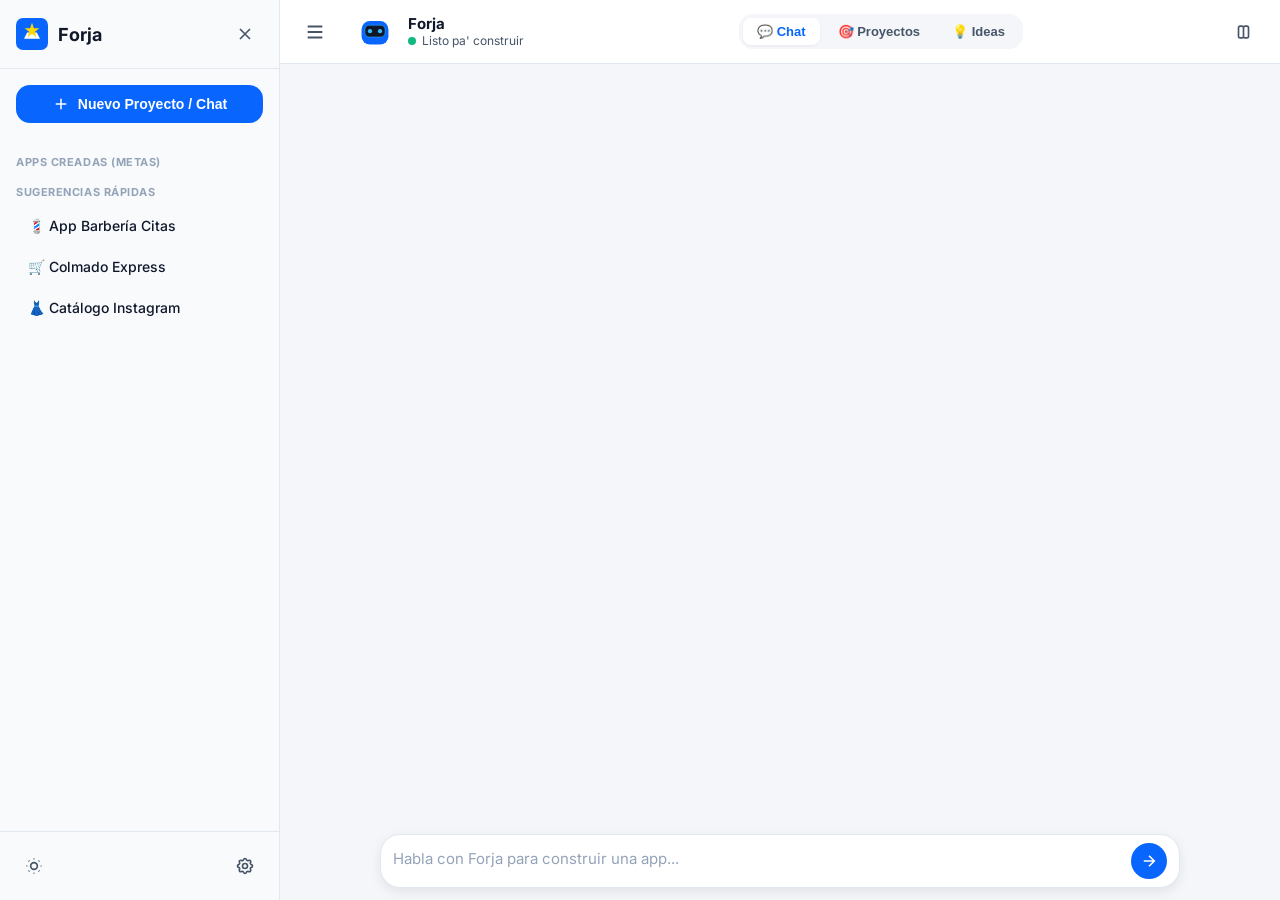
==== index.html @ 1970f6b2 "deploy index.html" ====
<!DOCTYPE html>
<html lang="es-DO" data-theme="light">
<head>
  <meta charset="UTF-8">
  <meta name="viewport" content="width=device-width, initial-scale=1.0, maximum-scale=1.0, user-scalable=no, viewport-fit=cover">
  <meta name="theme-color" content="#0866FF">
  <meta name="description" content="Forja - Tu agente personal inteligente para construir aplicaciones completas bajo demanda.">
  <meta name="apple-mobile-web-app-capable" content="yes">
  <meta name="apple-mobile-web-app-status-bar-style" content="black-translucent">
  <title>Forja — Agente Creador de Apps</title>
  
  <link rel="manifest" href="manifest.webmanifest">
  <link rel="icon" type="image/png" href="assets/icon-192.png">
  <link rel="apple-touch-icon" href="assets/apple-touch-icon.png">
  <link rel="stylesheet" href="styles.css">
</head>
<body>

  <div id="app-container">

    <!-- SIDEBAR IZQUIERDA (DESKTOP & TABLET / DRAWER EN MOVIL) -->
    <aside class="sidebar-left" id="sidebar-left">
      <div class="sidebar-header">
        <div class="brand-logo" onclick="switchView('chat')">
          <svg viewBox="0 0 100 100" width="32" height="32">
            <rect width="100" height="100" rx="22" fill="#0866FF"/>
            <path d="M25 65 L75 65 L65 45 L35 45 Z" fill="#FFFFFF"/>
            <polygon points="50,15 56,32 73,32 59,43 64,60 50,49 36,60 41,43 27,32 44,32" fill="#FFD700"/>
          </svg>
          <span>Forja</span>
        </div>
        <button class="icon-btn" id="close-sidebar-btn" aria-label="Cerrar panel lateral">
          <svg width="20" height="20" fill="none" stroke="currentColor" stroke-width="2" viewBox="0 0 24 24"><path d="M18 6L6 18M6 6l12 12"/></svg>
        </button>
      </div>

      <button class="new-chat-btn" onclick="iniciarNuevoChat()">
        <svg width="18" height="18" fill="none" stroke="currentColor" stroke-width="2" viewBox="0 0 24 24"><path d="M12 5v14M5 12h14"/></svg>
        <span>Nuevo Proyecto / Chat</span>
      </button>

      <div class="sidebar-nav">
        <div class="nav-section-title">Apps Creadas (Metas)</div>
        <div id="sidebar-projects-list">
          <!-- Renderizado dinámicamente -->
        </div>

        <div class="nav-section-title">Sugerencias Rápidas</div>
        <div class="project-item" onclick="usarIdeaDirecta('Quiero una app para mi barbería con reservación de citas')">
          <span>💈 App Barbería Citas</span>
        </div>
        <div class="project-item" onclick="usarIdeaDirecta('Construye un control de inventario y fiado para colmado')">
          <span>🛒 Colmado Express</span>
        </div>
        <div class="project-item" onclick="usarIdeaDirecta('Crea un catálogo interactivo de ropa para Instagram')">
          <span>👗 Catálogo Instagram</span>
        </div>
      </div>

      <div class="sidebar-footer">
        <button class="icon-btn" onclick="toggleTheme()" aria-label="Cambiar tema claro/oscuro" title="Cambiar Tema">
          <svg width="20" height="20" fill="none" stroke="currentColor" stroke-width="2" viewBox="0 0 24 24"><path d="M12 3v1m0 16v1m9-9h-1M4 12H3m15.364 6.364l-.707-.707M6.343 6.343l-.707-.707m12.728 0l-.707.707M6.343 17.657l-.707.707M16 12a4 4 0 11-8 0 4 4 0 018 0z"/></svg>
        </button>
        <button class="icon-btn" onclick="abrirAjustes()" aria-label="Abrir ajustes" title="Ajustes">
          <svg width="20" height="20" fill="none" stroke="currentColor" stroke-width="2" viewBox="0 0 24 24"><path d="M10.325 4.317c.426-1.756 2.924-1.756 3.35 0a1.724 1.724 0 002.573 1.066c1.543-.94 3.31.826 2.37 2.37a1.724 1.724 0 001.065 2.572c1.756.426 1.756 2.924 0 3.35a1.724 1.724 0 00-1.066 2.573c.94 1.543-.826 3.31-2.37 2.37a1.724 1.724 0 00-2.572 1.065c-.426 1.756-2.924 1.756-3.35 0a1.724 1.724 0 00-2.573-1.066c-1.543.94-3.31-.826-2.37-2.37a1.724 1.724 0 00-1.065-2.572c-1.756-.426-1.756-2.924 0-3.35a1.724 1.724 0 001.066-2.573c-.94-1.543.826-3.31 2.37-2.37.996.608 2.296.07 2.572-1.065z"/><path d="M15 12a3 3 0 11-6 0 3 3 0 016 0z"/></svg>
        </button>
      </div>
    </aside>

    <!-- AREA PRINCIPAL (HEADER + VISTAS) -->
    <main class="main-area">

      <!-- HEADER TOP BAR -->
      <header class="top-header">
        <div style="display: flex; align-items: center; gap: 10px;">
          <button class="icon-btn" id="menu-toggle-btn" aria-label="Abrir menú" style="display: flex;">
            <svg width="22" height="22" fill="none" stroke="currentColor" stroke-width="2" viewBox="0 0 24 24"><path d="M4 6h16M4 12h16M4 18h16"/></svg>
          </button>

          <!-- AVATAR Y ESTADO DINAMICO DE FORJA (TOUCH APERTURA REGISTRO ACTIVIDAD) -->
          <div class="agent-profile-header" id="agent-profile-btn" onclick="abrirModalActividad()" title="Ver Registro de Actividad y Permisos">
            <div class="forja-avatar-wrapper reposo" id="forja-avatar">
              <svg class="forja-avatar-svg" viewBox="0 0 100 100">
                <!-- Outer Sparkle Ring (Thinking) -->
                <circle class="sparkle-ring" cx="50" cy="50" r="44" fill="none" stroke="#38BDF8" stroke-width="2" stroke-dasharray="8 6" style="display:none;"/>
                
                <!-- Mascot Body Dome -->
                <rect class="bot-body" x="18" y="24" width="64" height="56" rx="20" fill="#0866FF"/>
                
                <!-- Visor Screen -->
                <rect class="bot-visor" x="26" y="34" width="48" height="28" rx="10" fill="#0F172A"/>
                <rect class="bot-visor-glow" x="26" y="34" width="48" height="28" rx="10" fill="none" stroke="#38BDF8" stroke-width="1.5" opacity="0.8"/>
                
                <!-- Expressive Eyes -->
                <circle class="bot-eye left" cx="38" cy="48" r="5" fill="#38BDF8"/>
                <circle class="bot-eye right" cx="62" cy="48" r="5" fill="#38BDF8"/>
                
                <!-- Crown Spark/Star (Working/Celebrating) -->
                <g class="spark-icon" style="display:none;" transform="translate(50, 14)">
                  <polygon points="0,-10 3,-3 10,0 3,3 0,10 -3,3 -10,0 -3,-3" fill="#FFD700"/>
                </g>
                <g class="star-burst" style="display:none;" transform="translate(50, 14)">
                  <circle cx="-16" cy="-4" r="3" fill="#FFD700"/>
                  <circle cx="16" cy="-4" r="3" fill="#38BDF8"/>
                  <circle cx="0" cy="-14" r="4" fill="#10B981"/>
                </g>
              </svg>
            </div>
            
            <div class="agent-info">
              <span class="agent-name" id="display-agent-name">Forja</span>
              <span class="agent-status" id="display-agent-status">
                <span class="status-dot" id="display-status-dot"></span>
                <span id="display-status-text">Listo pa' construir</span>
              </span>
            </div>
          </div>
        </div>

        <!-- Pestañas Superiores (Chat, Proyectos, Ideas) -->
        <nav class="header-tabs">
          <button class="tab-btn active" id="tab-btn-chat" onclick="switchView('chat')">💬 Chat</button>
          <button class="tab-btn" id="tab-btn-proyectos" onclick="switchView('proyectos')">🎯 Proyectos</button>
          <button class="tab-btn" id="tab-btn-ideas" onclick="switchView('ideas')">💡 Ideas</button>
        </nav>

        <div class="header-actions">
          <button class="icon-btn" onclick="toggleSidebarRight()" id="toggle-right-btn" aria-label="Panel de artefactos" title="Vista Previa y Artefactos">
            <svg width="20" height="20" fill="none" stroke="currentColor" stroke-width="2" viewBox="0 0 24 24"><path d="M9 17V7m0 10a2 2 0 01-2 2H5a2 2 0 01-2-2V7a2 2 0 012-2h2a2 2 0 012 2m0 10a2 2 0 002 2h2a2 2 0 002-2V7a2 2 0 00-2-2h-2a2 2 0 00-2 2m0 10V7"/></svg>
          </button>
        </div>
      </header>

      <!-- VISTA 1: CHAT PRINCIPAL (UN SOLO HILO ESTILO MUSE) -->
      <section class="view-panel active" id="chat-view">
        <div class="chat-thread" id="chat-thread">
          <div class="chat-thread-inner" id="chat-messages-container">
            <!-- Los mensajes se renderizan dinámicamente con JS -->
          </div>
        </div>

        <!-- COMPOSER FIJO ABAJO CON SAFE-AREA -->
        <div class="composer-container">
          <div class="composer-inner">
            <textarea 
              id="user-input" 
              class="composer-input" 
              placeholder="Habla con Forja para construir una app..." 
              rows="1" 
              aria-label="Escribe tu mensaje para Forja"
            ></textarea>

            <button class="send-btn" id="send-btn" aria-label="Enviar mensaje" onclick="handleSendUserMessage()">
              <svg width="18" height="18" fill="none" stroke="currentColor" stroke-width="2.2" viewBox="0 0 24 24"><path d="M5 12h14M12 5l7 7-7 7"/></svg>
            </button>
          </div>
        </div>
      </section>

      <!-- VISTA 2: PROYECTOS (METAS DE APPS CREADAS) -->
      <section class="view-panel" id="proyectos-view">
        <div style="padding: 20px; max-width: 1000px; margin: 0 auto; width: 100%;">
          <h2 style="font-size: 22px; font-weight: 700; margin-bottom: 8px;">Proyectos y Apps Forjadas</h2>
          <p style="color: var(--text-secondary); margin-bottom: 24px; font-size: 14px;">Aquí tienes el registro de las aplicaciones creadas bajo demanda, su estado de construcción y enlaces directos.</p>
          
          <div class="grid-container" id="proyectos-grid">
            <!-- Tarjetas de proyectos -->
          </div>
        </div>
      </section>

      <!-- VISTA 3: IDEAS Y SUGERENCIAS PROACTIVAS -->
      <section class="view-panel" id="ideas-view">
        <div style="padding: 20px; max-width: 1000px; margin: 0 auto; width: 100%;">
          <h2 style="font-size: 22px; font-weight: 700; margin-bottom: 8px;">Ideas de Apps para Empezar</h2>
          <p style="color: var(--text-secondary); margin-bottom: 24px; font-size: 14px;">Toca cualquier sugerencia para pedirle a Forja que la construya inmediatamente.</p>

          <div class="grid-container">
            <div class="idea-card" onclick="usarIdeaDirecta('Quiero una app para mi barbería con agenda de citas y catálogo')">
              <span class="idea-icon">💈</span>
              <div class="idea-title">App de Citas Barbería VIP</div>
              <div class="idea-desc">Permite a tus clientes elegir barbero, fecha, hora y recibir recordatorio por WhatsApp.</div>
            </div>

            <div class="idea-card" onclick="usarIdeaDirecta('Construye un sistema de inventario y fiado para colmado')">
              <span class="idea-icon">🛒</span>
              <div class="idea-title">Colmado Express y Fiado</div>
              <div class="idea-desc">Control de productos en stock, cuenta corriente de fiado por vecino y resumen de ventas diarias.</div>
            </div>

            <div class="idea-card" onclick="usarIdeaDirecta('Crea un catálogo interactivo para tienda de Instagram con pedidos')">
              <span class="idea-icon">👗</span>
              <div class="idea-title">Catálogo Tienda Instagram</div>
              <div class="idea-desc">Galería de prendas, variantes de tallas/colores y botón directo de compra a tu WhatsApp.</div>
            </div>

            <div class="idea-card" onclick="usarIdeaDirecta('Haz una app para gestionar mis gastos personales en pesos dominicanos')">
              <span class="idea-icon">💵</span>
              <div class="idea-title">Control de Gastos Quisqueya</div>
              <div class="idea-desc">Registra tus ingresos, presupuestos semanales y gráficos simples para ahorrar más.</div>
            </div>
          </div>
        </div>
      </section>

    </main>

    <!-- SIDEBAR DERECHA (ARTEFACTOS Y VISTA PREVIA EN DESKTOP) -->
    <aside class="sidebar-right collapsed" id="sidebar-right">
      <div class="panel-header">
        <span class="panel-title">Artefactos & Actividad</span>
        <button class="icon-btn" onclick="toggleSidebarRight()" aria-label="Cerrar panel">
          <svg width="18" height="18" fill="none" stroke="currentColor" stroke-width="2" viewBox="0 0 24 24"><path d="M6 18L18 6M6 6l12 12"/></svg>
        </button>
      </div>
      <div class="panel-content" id="sidebar-right-content">
        <h4 style="font-size: 13px; text-transform: uppercase; color: var(--text-muted); margin-bottom: 12px;">Vista Previa Activa</h4>
        <div id="active-artifact-preview" style="background: var(--bg-app); border: 1px dashed var(--border-color); border-radius: var(--radius-md); padding: 16px; text-align: center; font-size: 13px; color: var(--text-muted); margin-bottom: 24px;">
          Ningún artefacto en vista previa. Pídele a Forja que construya una app para verla aquí.
        </div>

        <h4 style="font-size: 13px; text-transform: uppercase; color: var(--text-muted); margin-bottom: 12px;">Registro de Acciones del Agente</h4>
        <div id="activity-log-feed">
          <!-- Log de actividad dinámico -->
        </div>
      </div>
    </aside>

    <!-- BARRA INFERIOR DE PESTAÑAS (SOLO MOVIL <768px) -->
    <nav class="bottom-tab-bar">
      <button class="bottom-tab-item active" id="b-tab-chat" onclick="switchView('chat')">
        <svg fill="none" stroke="currentColor" stroke-width="2" viewBox="0 0 24 24"><path d="M8 12h.01M12 12h.01M16 12h.01M21 12c0 4.418-4.03 8-9 8a9.863 9.863 0 01-4.255-.949L3 20l1.395-3.72C3.512 15.042 3 13.574 3 12c0-4.418 4.03-8 9-8s9 3.582 9 8z"/></svg>
        <span>Chat</span>
      </button>

      <button class="bottom-tab-item" id="b-tab-proyectos" onclick="switchView('proyectos')">
        <svg fill="none" stroke="currentColor" stroke-width="2" viewBox="0 0 24 24"><path d="M19 11H5m14 0a2 2 0 012 2v6a2 2 0 01-2 2H5a2 2 0 01-2-2v-6a2 2 0 012-2m14 0V9a2 2 0 00-2-2M5 11V9a2 2 0 012-2m0 0V5a2 2 0 012-2h6a2 2 0 012 2v2M7 7h10"/></svg>
        <span>Proyectos</span>
      </button>

      <button class="bottom-tab-item" id="b-tab-ideas" onclick="switchView('ideas')">
        <svg fill="none" stroke="currentColor" stroke-width="2" viewBox="0 0 24 24"><path d="M9.663 17h4.673M12 3v1m6.364 1.636l-.707.707M21 12h-1M4 12H3m3.343-5.657l-.707-.707m2.828 9.9a5 5 0 117.072 0l-.548.547A3.374 3.374 0 0014 18.469V19a2 2 0 01-2 2h-0a2 2 0 01-2-2v-.531c0-.895-.356-1.754-.988-2.386l-.548-.547z"/></svg>
        <span>Ideas</span>
      </button>

      <button class="bottom-tab-item" onclick="abrirAjustes()">
        <svg fill="none" stroke="currentColor" stroke-width="2" viewBox="0 0 24 24"><path d="M10.325 4.317c.426-1.756 2.924-1.756 3.35 0a1.724 1.724 0 002.573 1.066c1.543-.94 3.31.826 2.37 2.37a1.724 1.724 0 001.065 2.572c1.756.426 1.756 2.924 0 3.35a1.724 1.724 0 00-1.066 2.573c.94 1.543-.826 3.31-2.37 2.37a1.724 1.724 0 00-2.572 1.065c-.426 1.756-2.924 1.756-3.35 0a1.724 1.724 0 00-2.573-1.066c-1.543.94-3.31-.826-2.37-2.37a1.724 1.724 0 00-1.065-2.572c-1.756-.426-1.756-2.924 0-3.35a1.724 1.724 0 001.066-2.573c-.94-1.543.826-3.31 2.37-2.37.996.608 2.296.07 2.572-1.065z"/><path d="M15 12a3 3 0 11-6 0 3 3 0 016 0z"/></svg>
        <span>Ajustes</span>
      </button>
    </nav>

  </div>

  <!-- MODAL DE AJUSTES -->
  <div class="modal-overlay" id="modal-settings">
    <div class="modal-card">
      <div class="modal-header">
        <h3 class="modal-title">Ajustes de Forja</h3>
        <button class="icon-btn" onclick="cerrarModal('modal-settings')">
          <svg width="20" height="20" fill="none" stroke="currentColor" stroke-width="2" viewBox="0 0 24 24"><path d="M6 18L18 6M6 6l12 12"/></svg>
        </button>
      </div>

      <div class="form-group">
        <label class="form-label" for="setting-agent-name">Nombre del Agente</label>
        <input type="text" id="setting-agent-name" class="form-input" value="Forja">
      </div>

      <div class="form-group">
        <label class="form-label" for="setting-backend-url">URL del Backend Deno (Opcional)</label>
        <input type="url" id="setting-backend-url" class="form-input" placeholder="https://api.forja.dev/v1">
        <span style="font-size: 11px; color: var(--text-muted);">Dejar en blanco para usar el Modo Demo Simulado local.</span>
      </div>

      <div class="form-group">
        <label class="form-label">Tema Visual</label>
        <div style="display: flex; gap: 10px;">
          <button class="btn-approve" style="background-color: var(--bg-app); color: var(--text-primary); border: 1px solid var(--border-color);" onclick="setTheme('light')">☀️ Claro</button>
          <button class="btn-approve" style="background-color: #1E293B; color: #fff;" onclick="setTheme('dark')">🌙 Oscuro</button>
        </div>
      </div>

      <div style="display: flex; justify-content: space-between; align-items: center; margin-top: 10px;">
        <button class="btn-reject" onclick="borrarHistorialLocal()">Limpiar Historial</button>
        <button class="btn-approve" onclick="guardarAjustes()">Guardar</button>
      </div>
    </div>
  </div>

  <!-- MODAL DE ACTIVIDAD Y PERMISOS (AL TOCAR AVATAR) -->
  <div class="modal-overlay" id="modal-activity">
    <div class="modal-card">
      <div class="modal-header">
        <h3 class="modal-title">Registro de Actividad y Permisos</h3>
        <button class="icon-btn" onclick="cerrarModal('modal-activity')">
          <svg width="20" height="20" fill="none" stroke="currentColor" stroke-width="2" viewBox="0 0 24 24"><path d="M6 18L18 6M6 6l12 12"/></svg>
        </button>
      </div>

      <div style="font-size: 13.5px; color: var(--text-secondary); line-height: 1.5;">
        <p><strong>Estado Actual:</strong> <span id="modal-status-text">Listo pa' construir</span></p>
        <p style="margin-top: 6px;"><strong>Permisos concedidos:</strong> Acceso a LocalStorage, Service Worker PWA, Motor de renderizado de artefactos.</p>
      </div>

      <div style="max-height: 200px; overflow-y: auto; background: var(--bg-app); padding: 12px; border-radius: var(--radius-md);" id="modal-activity-log-list">
        <!-- Rellenado dinámicamente -->
      </div>

      <button class="btn-approve" onclick="cerrarModal('modal-activity')">Cerrar</button>
    </div>
  </div>

  <script src="api.js"></script>
  <script src="app.js"></script>
</body>
</html>
---- styles.css ----
/* ==========================================================================
   FORJA PWA - CSS ESTILO MUSE (META REFERENCE)
   ========================================================================== */

@import url('https://fonts.googleapis.com/css2?family=Inter:wght@400;500;600;700&display=swap');

:root {
  /* Colors - Light Theme (Default) */
  --bg-app: #F4F6F9;
  --bg-surface: #FFFFFF;
  --bg-sidebar: #F8FAFC;
  --bg-bubble-agent: #F0F4F9;
  --bg-bubble-user: #0866FF;
  --text-user: #FFFFFF;
  --text-primary: #0F172A;
  --text-secondary: #475569;
  --text-muted: #94A3B8;
  --border-color: #E2E8F0;

  /* Brand Accent */
  --primary: #0866FF;
  --primary-hover: #0052D6;
  --primary-light: #E7F0FF;
  --primary-border: #BFDBFE;

  /* Status Colors */
  --success: #10B981;
  --success-bg: #D1FAE5;
  --warning: #F59E0B;
  --warning-bg: #FEF3C7;
  --danger: #EF4444;
  --danger-bg: #FEE2E2;

  /* Design Tokens */
  --radius-sm: 8px;
  --radius-md: 14px;
  --radius-lg: 20px;
  --radius-full: 9999px;

  --shadow-sm: 0 1px 3px rgba(0, 0, 0, 0.05);
  --shadow-md: 0 4px 12px rgba(0, 0, 0, 0.08);
  --shadow-lg: 0 10px 25px rgba(0, 0, 0, 0.12);

  --font-sans: 'Inter', -apple-system, BlinkMacSystemFont, "Segoe UI", Roboto, sans-serif;
  --header-height: 64px;
  --bottom-bar-height: 60px;
  --composer-max-width: 800px;
}

/* Dark Mode Overrides */
[data-theme="dark"] {
  --bg-app: #0B0F17;
  --bg-surface: #1E293B;
  --bg-sidebar: #111827;
  --bg-bubble-agent: #1E293B;
  --bg-bubble-user: #0866FF;
  --text-user: #FFFFFF;
  --text-primary: #F8FAFC;
  --text-secondary: #CBD5E1;
  --text-muted: #64748B;
  --border-color: #334155;
  --primary-light: rgba(8, 102, 255, 0.15);
  --primary-border: #1E40AF;
}

/* Reset & Base */
*, *::before, *::after {
  box-sizing: border-box;
  margin: 0;
  padding: 0;
}

html, body {
  width: 100%;
  height: 100%;
  overflow: hidden;
  font-family: var(--font-sans);
  background-color: var(--bg-app);
  color: var(--text-primary);
  -webkit-font-smoothing: antialiased;
}

/* Main App Container Layout */
#app-container {
  display: flex;
  width: 100vw;
  height: 100vh;
  overflow: hidden;
  position: relative;
}

/* ==========================================================================
   LEFT SIDEBAR (DESKTOP & TABLET)
   ========================================================================== */
.sidebar-left {
  width: 280px;
  min-width: 280px;
  background-color: var(--bg-sidebar);
  border-right: 1px solid var(--border-color);
  display: flex;
  flex-direction: column;
  transition: transform 0.3s ease, margin-left 0.3s ease;
  z-index: 20;
}

.sidebar-header {
  padding: 16px;
  display: flex;
  align-items: center;
  justify-content: space-between;
  border-bottom: 1px solid var(--border-color);
}

.brand-logo {
  display: flex;
  align-items: center;
  gap: 10px;
  font-weight: 700;
  font-size: 18px;
  color: var(--text-primary);
  cursor: pointer;
}

.brand-logo svg {
  width: 32px;
  height: 32px;
}

.new-chat-btn {
  width: calc(100% - 32px);
  margin: 16px;
  padding: 10px 16px;
  background-color: var(--primary);
  color: #fff;
  border: none;
  border-radius: var(--radius-md);
  font-weight: 600;
  font-size: 14px;
  display: flex;
  align-items: center;
  justify-content: center;
  gap: 8px;
  cursor: pointer;
  transition: background-color 0.2s;
}

.new-chat-btn:hover {
  background-color: var(--primary-hover);
}

.sidebar-nav {
  flex: 1;
  overflow-y: auto;
  padding: 0 16px 16px;
}

.nav-section-title {
  font-size: 11px;
  text-transform: uppercase;
  letter-spacing: 0.05em;
  color: var(--text-muted);
  font-weight: 700;
  margin: 16px 0 8px;
}

.project-item {
  display: flex;
  align-items: center;
  justify-content: space-between;
  padding: 10px 12px;
  border-radius: var(--radius-sm);
  color: var(--text-primary);
  font-size: 14px;
  font-weight: 500;
  cursor: pointer;
  margin-bottom: 4px;
  transition: background 0.2s;
}

.project-item:hover, .project-item.active {
  background-color: var(--primary-light);
  color: var(--primary);
}

.sidebar-footer {
  padding: 16px;
  border-top: 1px solid var(--border-color);
  display: flex;
  align-items: center;
  justify-content: space-between;
}

.icon-btn {
  background: none;
  border: none;
  color: var(--text-secondary);
  cursor: pointer;
  padding: 8px;
  border-radius: var(--radius-sm);
  display: flex;
  align-items: center;
  justify-content: center;
  transition: background 0.2s, color 0.2s;
}

.icon-btn:hover {
  background-color: var(--border-color);
  color: var(--text-primary);
}

/* ==========================================================================
   MAIN CONTENT AREA (CHAT & TABS)
   ========================================================================== */
.main-area {
  flex: 1;
  display: flex;
  flex-direction: column;
  height: 100%;
  position: relative;
  background-color: var(--bg-app);
}

/* Header Bar */
.top-header {
  height: var(--header-height);
  background-color: var(--bg-surface);
  border-bottom: 1px solid var(--border-color);
  display: flex;
  align-items: center;
  justify-content: space-between;
  padding: 0 16px;
  z-index: 10;
}

.agent-profile-header {
  display: flex;
  align-items: center;
  gap: 12px;
  cursor: pointer;
  padding: 6px 10px;
  border-radius: var(--radius-md);
  transition: background 0.2s;
}

.agent-profile-header:hover {
  background-color: var(--bg-app);
}

.agent-info {
  display: flex;
  flex-direction: column;
}

.agent-name {
  font-weight: 700;
  font-size: 15px;
  line-height: 1.2;
}

.agent-status {
  font-size: 12px;
  color: var(--text-secondary);
  display: flex;
  align-items: center;
  gap: 6px;
}

.status-dot {
  width: 8px;
  height: 8px;
  border-radius: 50%;
  background-color: var(--success);
}

.status-dot.thinking {
  background-color: var(--warning);
  animation: pulse-dot 1s infinite alternate;
}

.status-dot.working {
  background-color: var(--primary);
  animation: pulse-dot 0.5s infinite alternate;
}

@keyframes pulse-dot {
  from { opacity: 0.4; transform: scale(0.8); }
  to { opacity: 1; transform: scale(1.2); }
}

.header-actions {
  display: flex;
  align-items: center;
  gap: 8px;
}

/* Top Navigation Tabs for Views */
.header-tabs {
  display: flex;
  background-color: var(--bg-app);
  padding: 4px;
  border-radius: var(--radius-md);
  gap: 4px;
}

.tab-btn {
  padding: 6px 14px;
  border: none;
  background: transparent;
  color: var(--text-secondary);
  font-size: 13px;
  font-weight: 600;
  border-radius: var(--radius-sm);
  cursor: pointer;
  transition: all 0.2s;
}

.tab-btn.active {
  background-color: var(--bg-surface);
  color: var(--primary);
  box-shadow: var(--shadow-sm);
}

/* View Panels */
.view-panel {
  display: none;
  flex: 1;
  height: calc(100% - var(--header-height));
  overflow-y: auto;
}

.view-panel.active {
  display: flex;
  flex-direction: column;
}

/* ==========================================================================
   DYNAMIC SVG AVATAR
   ========================================================================== */
.forja-avatar-wrapper {
  position: relative;
  width: 42px;
  height: 42px;
}

.forja-avatar-svg {
  width: 100%;
  height: 100%;
  overflow: visible;
}

/* CSS Animated States for Avatar */
/* Reposo (Idle) */
.forja-avatar-wrapper.reposo .bot-body {
  animation: float-idle 3s ease-in-out infinite alternate;
}
.forja-avatar-wrapper.reposo .bot-eye {
  animation: blink 4s infinite;
}

/* Pensando (Thinking) */
.forja-avatar-wrapper.pensando .bot-body {
  animation: bobbing 1.2s ease-in-out infinite alternate;
}
.forja-avatar-wrapper.pensando .bot-visor-glow {
  animation: pulse-visor 1s infinite alternate;
}
.forja-avatar-wrapper.pensando .sparkle-ring {
  animation: rotate-ring 3s linear infinite;
  display: block !important;
}

/* Trabajando (Working) */
.forja-avatar-wrapper.trabajando .bot-body {
  animation: hammer-shake 0.4s ease-in-out infinite alternate;
}
.forja-avatar-wrapper.trabajando .spark-icon {
  animation: spark-bounce 0.6s infinite alternate;
  display: block !important;
}

/* Celebrando (Celebrating) */
.forja-avatar-wrapper.celebrando .bot-body {
  animation: jump-celebrate 0.6s ease-in-out infinite alternate;
}
.forja-avatar-wrapper.celebrando .star-burst {
  display: block !important;
  animation: burst-pop 1s ease-out infinite;
}

/* Keyframes Avatar */
@keyframes float-idle {
  0% { transform: translateY(0); }
  100% { transform: translateY(-3px); }
}

@keyframes blink {
  0%, 90%, 100% { transform: scaleY(1); }
  95% { transform: scaleY(0.1); }
}

@keyframes bobbing {
  0% { transform: translateY(0) rotate(-2deg); }
  100% { transform: translateY(-4px) rotate(2deg); }
}

@keyframes pulse-visor {
  0% { opacity: 0.6; }
  100% { opacity: 1; filter: drop-shadow(0 0 6px #38BDF8); }
}

@keyframes rotate-ring {
  from { transform: rotate(0deg); }
  to { transform: rotate(360deg); }
}

@keyframes hammer-shake {
  0% { transform: translateY(0) scale(1); }
  100% { transform: translateY(-2px) scale(1.04); }
}

@keyframes spark-bounce {
  0% { transform: translate(0, 0) scale(0.8); }
  100% { transform: translate(2px, -4px) scale(1.2); }
}

@keyframes jump-celebrate {
  0% { transform: translateY(0) scale(1); }
  100% { transform: translateY(-8px) scale(1.08); }
}

/* ==========================================================================
   CHAT MESSAGES AREA
   ========================================================================== */
#chat-view {
  display: flex;
  flex-direction: column;
  height: 100%;
}

.chat-thread {
  flex: 1;
  overflow-y: auto;
  padding: 20px 16px 120px;
  display: flex;
  flex-direction: column;
  gap: 20px;
}

.chat-thread-inner {
  max-width: var(--composer-max-width);
  width: 100%;
  margin: 0 auto;
  display: flex;
  flex-direction: column;
  gap: 20px;
}

/* Message Bubble Container */
.msg-group {
  display: flex;
  gap: 12px;
  width: 100%;
  animation: fadeIn 0.3s ease;
}

.msg-group.user-msg {
  flex-direction: row-reverse;
}

.msg-avatar {
  flex-shrink: 0;
  width: 36px;
  height: 36px;
  border-radius: 50%;
  overflow: hidden;
}

.user-avatar-circle {
  width: 36px;
  height: 36px;
  border-radius: 50%;
  background-color: var(--primary-light);
  color: var(--primary);
  display: flex;
  align-items: center;
  justify-content: center;
  font-weight: 700;
  font-size: 14px;
}

.msg-body-wrapper {
  display: flex;
  flex-direction: column;
  max-width: 85%;
  gap: 8px;
}

.user-msg .msg-body-wrapper {
  align-items: flex-end;
}

.msg-author-time {
  font-size: 11px;
  color: var(--text-muted);
  display: flex;
  gap: 6px;
  padding: 0 4px;
}

/* Text Bubble */
.bubble-text {
  padding: 12px 16px;
  border-radius: var(--radius-lg);
  font-size: 14.5px;
  line-height: 1.5;
  word-break: break-word;
  box-shadow: var(--shadow-sm);
}

.agent-msg .bubble-text {
  background-color: var(--bg-bubble-agent);
  color: var(--text-primary);
  border-top-left-radius: 4px;
}

.user-msg .bubble-text {
  background-color: var(--bg-bubble-user);
  color: var(--text-user);
  border-top-right-radius: 4px;
}

/* Markdown formatting inside bubbles */
.bubble-text p { margin-bottom: 8px; }
.bubble-text p:last-child { margin-bottom: 0; }
.bubble-text strong { font-weight: 600; }

/* ==========================================================================
   RICH ARTIFACT BLOCKS (MUSE STYLE)
   ========================================================================== */

/* Full width on mobile requirement */
.rich-block {
  width: 100%;
  margin-top: 4px;
}

/* Project Card */
.card-project {
  background-color: var(--bg-surface);
  border: 1px solid var(--border-color);
  border-radius: var(--radius-md);
  padding: 16px;
  box-shadow: var(--shadow-sm);
  display: flex;
  flex-direction: column;
  gap: 12px;
}

.card-project-header {
  display: flex;
  align-items: center;
  justify-content: space-between;
}

.card-project-title {
  font-weight: 700;
  font-size: 16px;
  color: var(--text-primary);
  display: flex;
  align-items: center;
  gap: 8px;
}

.badge-status {
  padding: 3px 10px;
  border-radius: var(--radius-full);
  font-size: 12px;
  font-weight: 600;
}

.badge-status.in-progress {
  background-color: var(--warning-bg);
  color: var(--warning);
}

.badge-status.completed {
  background-color: var(--success-bg);
  color: var(--success);
}

.progress-bar-bg {
  width: 100%;
  height: 8px;
  background-color: var(--border-color);
  border-radius: var(--radius-full);
  overflow: hidden;
}

.progress-bar-fill {
  height: 100%;
  background-color: var(--primary);
  border-radius: var(--radius-full);
  transition: width 0.4s ease;
}

/* Approval Card (Hard-to-undo actions) */
.card-approval {
  background-color: var(--bg-surface);
  border: 2px solid var(--primary-border);
  border-radius: var(--radius-lg);
  padding: 18px;
  box-shadow: var(--shadow-md);
  display: flex;
  flex-direction: column;
  gap: 12px;
}

.approval-header {
  display: flex;
  align-items: center;
  gap: 10px;
  color: var(--primary);
  font-weight: 700;
  font-size: 16px;
}

.approval-details-list {
  list-style: none;
  display: flex;
  flex-direction: column;
  gap: 6px;

}

.approval-details-list li {
  font-size: 13.5px;
  color: var(--text-secondary);
  display: flex;
  align-items: center;
  gap: 8px;
}

.approval-actions {
  display: flex;
  gap: 10px;
  margin-top: 6px;
}

.btn-approve {
  flex: 1;
  padding: 10px 16px;
  background-color: var(--primary);
  color: #fff;
  border: none;
  border-radius: var(--radius-md);
  font-weight: 600;
  font-size: 14px;
  cursor: pointer;
  transition: background 0.2s;
}

.btn-approve:hover {
  background-color: var(--primary-hover);
}

.btn-reject {
  padding: 10px 16px;
  background-color: transparent;
  color: var(--danger);
  border: 1px solid var(--danger);
  border-radius: var(--radius-md);
  font-weight: 600;
  font-size: 14px;
  cursor: pointer;
  transition: background 0.2s;
}

.btn-reject:hover {
  background-color: var(--danger-bg);
}

/* Quick Selection Chips */
.quick-chips-wrapper {
  display: flex;
  flex-wrap: wrap;
  gap: 8px;
  margin-top: 6px;
}

.chip-btn {
  background-color: var(--bg-surface);
  border: 1px solid var(--primary-border);
  color: var(--primary);
  padding: 8px 14px;
  border-radius: var(--radius-full);
  font-size: 13.5px;
  font-weight: 500;
  cursor: pointer;
  transition: all 0.2s;
}

.chip-btn:hover {
  background-color: var(--primary);
  color: #fff;
  transform: translateY(-1px);
}

/* Link Chip Card */
.card-link-chip {
  display: inline-flex;
  align-items: center;
  gap: 10px;
  background-color: var(--primary-light);
  border: 1px solid var(--primary-border);
  padding: 12px 18px;
  border-radius: var(--radius-md);
  color: var(--primary);
  text-decoration: none;
  font-weight: 600;
  font-size: 14px;
  transition: background 0.2s, transform 0.2s;
}

.card-link-chip:hover {
  background-color: var(--primary);
  color: #fff;
  transform: translateY(-2px);
}

/* Step List with Checkboxes */
.card-step-list {
  background-color: var(--bg-surface);
  border: 1px solid var(--border-color);
  border-radius: var(--radius-md);
  padding: 14px 16px;
  display: flex;
  flex-direction: column;
  gap: 10px;
}

.step-item {
  display: flex;
  align-items: center;
  gap: 12px;
  font-size: 13.5px;
  color: var(--text-secondary);
}

.step-item.done {
  color: var(--text-primary);
  font-weight: 500;
}

.step-icon {
  width: 20px;
  height: 20px;
  border-radius: 50%;
  display: flex;
  align-items: center;
  justify-content: center;
  font-size: 11px;
}

.step-item.done .step-icon {
  background-color: var(--success);
  color: #fff;
}

.step-item.active .step-icon {
  background-color: var(--warning-bg);
  color: var(--warning);
  border: 2px solid var(--warning);
}

.step-item.pending .step-icon {
  background-color: var(--bg-app);
  color: var(--text-muted);
  border: 1px solid var(--border-color);
}

/* Simple Board */
.card-simple-board {
  background-color: var(--bg-surface);
  border: 1px solid var(--border-color);
  border-radius: var(--radius-md);
  padding: 16px;
  display: grid;
  grid-template-columns: repeat(auto-fit, minmax(140px, 1fr));
  gap: 12px;
}

.board-col {
  background-color: var(--bg-app);
  padding: 10px;
  border-radius: var(--radius-sm);
}

.board-col-header {
  font-weight: 700;
  font-size: 12px;
  color: var(--text-muted);
  text-transform: uppercase;
  margin-bottom: 8px;
}

.board-item {
  background-color: var(--bg-surface);
  padding: 6px 10px;
  border-radius: var(--radius-sm);
  font-size: 13px;
  margin-bottom: 6px;
  box-shadow: var(--shadow-sm);
}

/* ==========================================================================
   COMPOSER (BOTTOM FIXED CHAT INPUT)
   ========================================================================== */
.composer-container {
  position: absolute;
  bottom: 0;
  left: 0;
  right: 0;
  padding: 12px 16px;
  padding-bottom: max(12px, env(safe-area-inset-bottom));
  background: linear-gradient(to top, var(--bg-app) 80%, rgba(244, 246, 249, 0));
  display: flex;
  flex-direction: column;
  align-items: center;
  z-index: 10;
}

[data-theme="dark"] .composer-container {
  background: linear-gradient(to top, var(--bg-app) 80%, rgba(11, 15, 23, 0));
}

.composer-inner {
  max-width: var(--composer-max-width);
  width: 100%;
  background-color: var(--bg-surface);
  border: 1px solid var(--border-color);
  border-radius: var(--radius-lg);
  padding: 8px 12px;
  display: flex;
  align-items: center;
  gap: 8px;
  box-shadow: var(--shadow-md);
  transition: border-color 0.2s, box-shadow 0.2s;
}

.composer-inner:focus-within {
  border-color: var(--primary);
  box-shadow: 0 4px 16px rgba(8, 102, 255, 0.18);
}

.composer-input {
  flex: 1;
  border: none;
  outline: none;
  background: transparent;
  color: var(--text-primary);
  font-family: var(--font-sans);
  font-size: 15px;
  resize: none;
  max-height: 120px;
  min-height: 24px;
}

.composer-input::placeholder {
  color: var(--text-muted);
}

.send-btn {
  width: 36px;
  height: 36px;
  border-radius: 50%;
  background-color: var(--primary);
  color: #fff;
  border: none;
  display: flex;
  align-items: center;
  justify-content: center;
  cursor: pointer;
  transition: background 0.2s, transform 0.1s;
}

.send-btn:hover {
  background-color: var(--primary-hover);
}

.send-btn:active {
  transform: scale(0.95);
}

/* ==========================================================================
   RIGHT SIDEBAR (PREVIEW / ARTIFACTS & ACTIVITY LOG - DESKTOP)
   ========================================================================== */
.sidebar-right {
  width: 360px;
  min-width: 360px;
  background-color: var(--bg-surface);
  border-left: 1px solid var(--border-color);
  display: flex;
  flex-direction: column;
  transition: transform 0.3s ease, margin-right 0.3s ease;
}

.sidebar-right.collapsed {
  margin-right: -360px;
}

.panel-header {
  padding: 16px;
  border-bottom: 1px solid var(--border-color);
  display: flex;
  align-items: center;
  justify-content: space-between;
}

.panel-title {
  font-weight: 700;
  font-size: 15px;
}

.panel-content {
  flex: 1;
  overflow-y: auto;
  padding: 16px;
}

/* Activity Log Items */
.activity-item {
  display: flex;
  gap: 10px;
  margin-bottom: 14px;
  font-size: 13px;
}

.activity-time {
  color: var(--text-muted);
  font-size: 11px;
  white-space: nowrap;
}

.activity-text {
  color: var(--text-secondary);
}

/* ==========================================================================
   PROYECTOS & IDEAS VIEWS
   ========================================================================== */
.grid-container {
  display: grid;
  grid-template-columns: repeat(auto-fill, minmax(280px, 1fr));
  gap: 16px;
  padding: 20px;
  max-width: 1000px;
  margin: 0 auto;
  width: 100%;
}

.idea-card {
  background-color: var(--bg-surface);
  border: 1px solid var(--border-color);
  border-radius: var(--radius-md);
  padding: 18px;
  display: flex;
  flex-direction: column;
  gap: 10px;
  box-shadow: var(--shadow-sm);
  transition: transform 0.2s, border-color 0.2s;
  cursor: pointer;
}

.idea-card:hover {
  transform: translateY(-3px);
  border-color: var(--primary);
}

.idea-icon {
  font-size: 24px;
}

.idea-title {
  font-weight: 700;
  font-size: 16px;
}

.idea-desc {
  font-size: 13px;
  color: var(--text-secondary);
}

/* ==========================================================================
   BOTTOM TAB BAR (MOBILE < 768px)
   ========================================================================== */
.bottom-tab-bar {
  display: none;
  position: fixed;
  bottom: 0;
  left: 0;
  right: 0;
  height: var(--bottom-bar-height);
  background-color: var(--bg-surface);
  border-top: 1px solid var(--border-color);
  justify-content: space-around;
  align-items: center;
  z-index: 30;
  padding-bottom: env(safe-area-inset-bottom);
}

.bottom-tab-item {
  display: flex;
  flex-direction: column;
  align-items: center;
  gap: 4px;
  background: none;
  border: none;
  color: var(--text-muted);
  font-size: 11px;
  font-weight: 600;
  cursor: pointer;
}

.bottom-tab-item.active {
  color: var(--primary);
}

.bottom-tab-item svg {
  width: 20px;
  height: 20px;
}

/* ==========================================================================
   RESPONSIVE LAYOUT BREAKPOINTS (REQ 1)
   ========================================================================== */

/* TABLET (768px - 1023px) */
@media (max-width: 1023px) {
  .sidebar-right {
    position: fixed;
    right: 0;
    top: 0;
    bottom: 0;
    z-index: 40;
    box-shadow: var(--shadow-lg);
  }

  .sidebar-left {
    position: fixed;
    left: 0;
    top: 0;
    bottom: 0;
    z-index: 40;
    box-shadow: var(--shadow-lg);
    transform: translateX(-100%);
  }

  .sidebar-left.open {
    transform: translateX(0);
  }
}

/* MOBILE (<768px) REQ 1 */
@media (max-width: 767px) {
  .sidebar-left {
    display: none;
  }

  .sidebar-right {
    display: none;
  }

  .header-tabs {
    display: none; /* Mobile uses bottom bar */
  }

  .bottom-tab-bar {
    display: flex;
  }

  /* Padding adjustment for fixed bottom bar & composer */
  .chat-thread {
    padding-bottom: 140px;
  }

  .msg-body-wrapper {
    max-width: 100%; /* Graphic cards and text bubbles full width on mobile */
  }

  .rich-block {
    width: 100%;
  }

  .card-project, .card-approval, .card-simple-board, .card-step-list {
    width: 100%;
  }
}

/* MODAL STYLES */
.modal-overlay {
  display: none;
  position: fixed;
  top: 0; left: 0; right: 0; bottom: 0;
  background-color: rgba(0, 0, 0, 0.5);
  z-index: 100;
  align-items: center;
  justify-content: center;
  padding: 16px;
}

.modal-overlay.open {
  display: flex;
}

.modal-card {
  background-color: var(--bg-surface);
  border-radius: var(--radius-lg);
  width: 100%;
  max-width: 480px;
  padding: 24px;
  box-shadow: var(--shadow-lg);
  display: flex;
  flex-direction: column;
  gap: 16px;
}

.modal-header {
  display: flex;
  align-items: center;
  justify-content: space-between;
}

.modal-title {
  font-weight: 700;
  font-size: 18px;
}

.form-group {
  display: flex;
  flex-direction: column;
  gap: 6px;
}

.form-label {
  font-size: 13px;
  font-weight: 600;
  color: var(--text-secondary);
}

.form-input {
  padding: 10px 14px;
  border: 1px solid var(--border-color);
  border-radius: var(--radius-md);
  background-color: var(--bg-app);
  color: var(--text-primary);
  font-size: 14px;
}
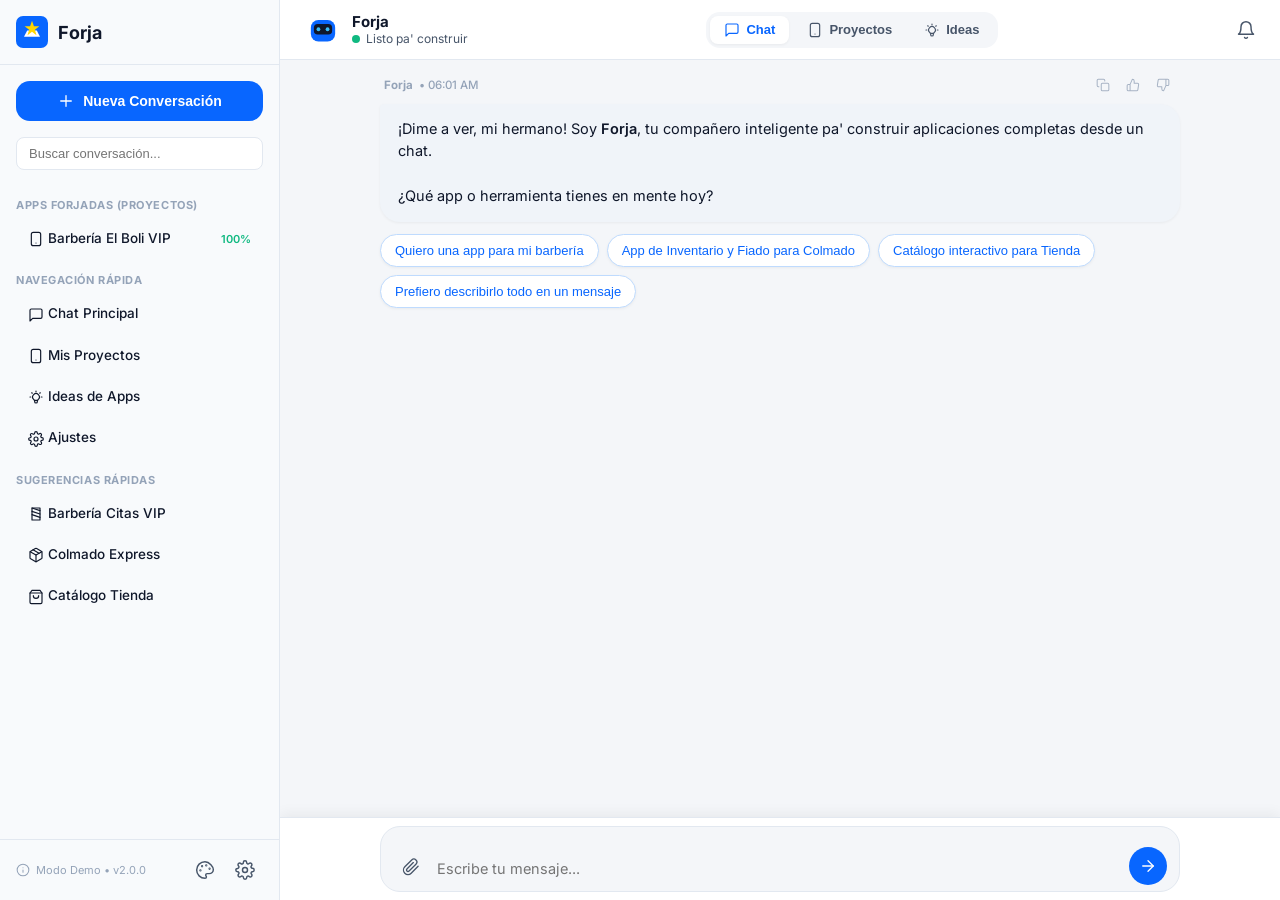
==== commit 70341c56: "deploy index.html" ====
--- a/index.html
+++ b/index.html
@@ -4,21 +4,26 @@
   <meta charset="UTF-8">
   <meta name="viewport" content="width=device-width, initial-scale=1.0, maximum-scale=1.0, user-scalable=no, viewport-fit=cover">
   <meta name="theme-color" content="#0866FF">
-  <meta name="description" content="Forja - Tu agente personal inteligente para construir aplicaciones completas bajo demanda.">
+  <meta name="description" content="Forja - Agente conversacional inteligente para construir aplicaciones completas bajo demanda.">
   <meta name="apple-mobile-web-app-capable" content="yes">
   <meta name="apple-mobile-web-app-status-bar-style" content="black-translucent">
   <title>Forja — Agente Creador de Apps</title>
-  
+
   <link rel="manifest" href="manifest.webmanifest">
   <link rel="icon" type="image/png" href="assets/icon-192.png">
   <link rel="apple-touch-icon" href="assets/apple-touch-icon.png">
   <link rel="stylesheet" href="styles.css">
+
+  <script src="icons.js"></script>
 </head>
 <body>
 
   <div id="app-container">
 
-    <!-- SIDEBAR IZQUIERDA (DESKTOP & TABLET / DRAWER EN MOVIL) -->
+    <!-- DRAWER BACKDROP OVERLAY -->
+    <div class="drawer-overlay" id="drawer-overlay" onclick="cerrarDrawer()"></div>
+
+    <!-- SIDEBAR / DRAWER LATERAL IZQUIERDO (REQ 5) -->
     <aside class="sidebar-left" id="sidebar-left">
       <div class="sidebar-header">
         <div class="brand-logo" onclick="switchView('chat')">
@@ -29,41 +34,65 @@
           </svg>
           <span>Forja</span>
         </div>
-        <button class="icon-btn" id="close-sidebar-btn" aria-label="Cerrar panel lateral">
-          <svg width="20" height="20" fill="none" stroke="currentColor" stroke-width="2" viewBox="0 0 24 24"><path d="M18 6L6 18M6 6l12 12"/></svg>
+        <button class="icon-btn" id="close-sidebar-btn" onclick="cerrarDrawer()" aria-label="Cerrar panel lateral">
+          <script>document.write(icono('cerrar'));</script>
         </button>
       </div>
 
       <button class="new-chat-btn" onclick="iniciarNuevoChat()">
-        <svg width="18" height="18" fill="none" stroke="currentColor" stroke-width="2" viewBox="0 0 24 24"><path d="M12 5v14M5 12h14"/></svg>
-        <span>Nuevo Proyecto / Chat</span>
+        <script>document.write(icono('mas', { size: 18 }));</script>
+        <span>Nueva Conversación</span>
       </button>
 
+      <div class="sidebar-search-box">
+        <input type="text" class="sidebar-search-input" placeholder="Buscar conversación..." oninput="/* opcional */">
+      </div>
+
       <div class="sidebar-nav">
-        <div class="nav-section-title">Apps Creadas (Metas)</div>
+        <div class="nav-section-title">Apps Forjadas (Proyectos)</div>
         <div id="sidebar-projects-list">
           <!-- Renderizado dinámicamente -->
         </div>
 
+        <div class="nav-section-title">Navegación Rápida</div>
+        <div class="project-item" onclick="switchView('chat')">
+          <span><script>document.write(icono('chat', { size: 16 }));</script> Chat Principal</span>
+        </div>
+        <div class="project-item" onclick="switchView('proyectos')">
+          <span><script>document.write(icono('app', { size: 16 }));</script> Mis Proyectos</span>
+        </div>
+        <div class="project-item" onclick="switchView('ideas')">
+          <span><script>document.write(icono('idea', { size: 16 }));</script> Ideas de Apps</span>
+        </div>
+        <div class="project-item" onclick="abrirAjustes()">
+          <span><script>document.write(icono('ajustes', { size: 16 }));</script> Ajustes</span>
+        </div>
+
         <div class="nav-section-title">Sugerencias Rápidas</div>
-        <div class="project-item" onclick="usarIdeaDirecta('Quiero una app para mi barbería con reservación de citas')">
-          <span>💈 App Barbería Citas</span>
+        <div class="project-item" onclick="usarIdeaDirecta('Quiero construir una app para mi barbería con reservación de citas')">
+          <span><script>document.write(icono('barberia', { size: 16 }));</script> Barbería Citas VIP</span>
         </div>
         <div class="project-item" onclick="usarIdeaDirecta('Construye un control de inventario y fiado para colmado')">
-          <span>🛒 Colmado Express</span>
+          <span><script>document.write(icono('inventario', { size: 16 }));</script> Colmado Express</span>
         </div>
         <div class="project-item" onclick="usarIdeaDirecta('Crea un catálogo interactivo de ropa para Instagram')">
-          <span>👗 Catálogo Instagram</span>
+          <span><script>document.write(icono('tienda', { size: 16 }));</script> Catálogo Tienda</span>
         </div>
       </div>
 
       <div class="sidebar-footer">
-        <button class="icon-btn" onclick="toggleTheme()" aria-label="Cambiar tema claro/oscuro" title="Cambiar Tema">
-          <svg width="20" height="20" fill="none" stroke="currentColor" stroke-width="2" viewBox="0 0 24 24"><path d="M12 3v1m0 16v1m9-9h-1M4 12H3m15.364 6.364l-.707-.707M6.343 6.343l-.707-.707m12.728 0l-.707.707M6.343 17.657l-.707.707M16 12a4 4 0 11-8 0 4 4 0 018 0z"/></svg>
-        </button>
-        <button class="icon-btn" onclick="abrirAjustes()" aria-label="Abrir ajustes" title="Ajustes">
-          <svg width="20" height="20" fill="none" stroke="currentColor" stroke-width="2" viewBox="0 0 24 24"><path d="M10.325 4.317c.426-1.756 2.924-1.756 3.35 0a1.724 1.724 0 002.573 1.066c1.543-.94 3.31.826 2.37 2.37a1.724 1.724 0 001.065 2.572c1.756.426 1.756 2.924 0 3.35a1.724 1.724 0 00-1.066 2.573c.94 1.543-.826 3.31-2.37 2.37a1.724 1.724 0 00-2.572 1.065c-.426 1.756-2.924 1.756-3.35 0a1.724 1.724 0 00-2.573-1.066c-1.543.94-3.31-.826-2.37-2.37a1.724 1.724 0 00-1.065-2.572c-1.756-.426-1.756-2.924 0-3.35a1.724 1.724 0 001.066-2.573c-.94-1.543.826-3.31 2.37-2.37.996.608 2.296.07 2.572-1.065z"/><path d="M15 12a3 3 0 11-6 0 3 3 0 016 0z"/></svg>
-        </button>
+        <div class="sidebar-footer-info">
+          <script>document.write(icono('info', { size: 14 }));</script>
+          <span>Modo Demo • v2.0.0</span>
+        </div>
+        <div style="display:flex; gap:4px;">
+          <button class="icon-btn" onclick="toggleTheme()" aria-label="Cambiar tema">
+            <script>document.write(icono('paleta'));</script>
+          </button>
+          <button class="icon-btn" onclick="abrirAjustes()" aria-label="Ajustes">
+            <script>document.write(icono('ajustes'));</script>
+          </button>
+        </div>
       </div>
     </aside>
 
@@ -73,43 +102,24 @@
       <!-- HEADER TOP BAR -->
       <header class="top-header">
         <div style="display: flex; align-items: center; gap: 10px;">
-          <button class="icon-btn" id="menu-toggle-btn" aria-label="Abrir menú" style="display: flex;">
-            <svg width="22" height="22" fill="none" stroke="currentColor" stroke-width="2" viewBox="0 0 24 24"><path d="M4 6h16M4 12h16M4 18h16"/></svg>
-          </button>
-
-          <!-- AVATAR Y ESTADO DINAMICO DE FORJA (TOUCH APERTURA REGISTRO ACTIVIDAD) -->
-          <div class="agent-profile-header" id="agent-profile-btn" onclick="abrirModalActividad()" title="Ver Registro de Actividad y Permisos">
+          <button class="icon-btn" id="menu-toggle-btn" onclick="abrirDrawer()" aria-label="Abrir menú">
+            <script>document.write(icono('menu', { size: 22 }));</script>
+          </button>
+
+          <!-- AVATAR Y PERFIL DEL AGENTE -->
+          <div class="agent-profile-header" onclick="abrirActivitySheet()" title="Ver Registro de Actividad y Permisos">
             <div class="forja-avatar-wrapper reposo" id="forja-avatar">
               <svg class="forja-avatar-svg" viewBox="0 0 100 100">
-                <!-- Outer Sparkle Ring (Thinking) -->
-                <circle class="sparkle-ring" cx="50" cy="50" r="44" fill="none" stroke="#38BDF8" stroke-width="2" stroke-dasharray="8 6" style="display:none;"/>
-                
-                <!-- Mascot Body Dome -->
                 <rect class="bot-body" x="18" y="24" width="64" height="56" rx="20" fill="#0866FF"/>
-                
-                <!-- Visor Screen -->
                 <rect class="bot-visor" x="26" y="34" width="48" height="28" rx="10" fill="#0F172A"/>
-                <rect class="bot-visor-glow" x="26" y="34" width="48" height="28" rx="10" fill="none" stroke="#38BDF8" stroke-width="1.5" opacity="0.8"/>
-                
-                <!-- Expressive Eyes -->
                 <circle class="bot-eye left" cx="38" cy="48" r="5" fill="#38BDF8"/>
                 <circle class="bot-eye right" cx="62" cy="48" r="5" fill="#38BDF8"/>
-                
-                <!-- Crown Spark/Star (Working/Celebrating) -->
-                <g class="spark-icon" style="display:none;" transform="translate(50, 14)">
-                  <polygon points="0,-10 3,-3 10,0 3,3 0,10 -3,3 -10,0 -3,-3" fill="#FFD700"/>
-                </g>
-                <g class="star-burst" style="display:none;" transform="translate(50, 14)">
-                  <circle cx="-16" cy="-4" r="3" fill="#FFD700"/>
-                  <circle cx="16" cy="-4" r="3" fill="#38BDF8"/>
-                  <circle cx="0" cy="-14" r="4" fill="#10B981"/>
-                </g>
               </svg>
             </div>
-            
+
             <div class="agent-info">
               <span class="agent-name" id="display-agent-name">Forja</span>
-              <span class="agent-status" id="display-agent-status">
+              <span class="agent-status">
                 <span class="status-dot" id="display-status-dot"></span>
                 <span id="display-status-text">Listo pa' construir</span>
               </span>
@@ -119,14 +129,20 @@
 
         <!-- Pestañas Superiores (Chat, Proyectos, Ideas) -->
         <nav class="header-tabs">
-          <button class="tab-btn active" id="tab-btn-chat" onclick="switchView('chat')">💬 Chat</button>
-          <button class="tab-btn" id="tab-btn-proyectos" onclick="switchView('proyectos')">🎯 Proyectos</button>
-          <button class="tab-btn" id="tab-btn-ideas" onclick="switchView('ideas')">💡 Ideas</button>
+          <button class="tab-btn active" id="tab-btn-chat" onclick="switchView('chat')">
+            <script>document.write(icono('chat', { size: 16 }));</script> Chat
+          </button>
+          <button class="tab-btn" id="tab-btn-proyectos" onclick="switchView('proyectos')">
+            <script>document.write(icono('app', { size: 16 }));</script> Proyectos
+          </button>
+          <button class="tab-btn" id="tab-btn-ideas" onclick="switchView('ideas')">
+            <script>document.write(icono('idea', { size: 16 }));</script> Ideas
+          </button>
         </nav>
 
-        <div class="header-actions">
-          <button class="icon-btn" onclick="toggleSidebarRight()" id="toggle-right-btn" aria-label="Panel de artefactos" title="Vista Previa y Artefactos">
-            <svg width="20" height="20" fill="none" stroke="currentColor" stroke-width="2" viewBox="0 0 24 24"><path d="M9 17V7m0 10a2 2 0 01-2 2H5a2 2 0 01-2-2V7a2 2 0 012-2h2a2 2 0 012 2m0 10a2 2 0 002 2h2a2 2 0 002-2V7a2 2 0 00-2-2h-2a2 2 0 00-2 2m0 10V7"/></svg>
+        <div style="display: flex; align-items: center; gap: 6px;">
+          <button class="icon-btn" onclick="abrirActivitySheet()" aria-label="Notificaciones y Actividad" title="Actividad">
+            <script>document.write(icono('notificacion', { size: 20 }));</script>
           </button>
         </div>
       </header>
@@ -135,179 +151,262 @@
       <section class="view-panel active" id="chat-view">
         <div class="chat-thread" id="chat-thread">
           <div class="chat-thread-inner" id="chat-messages-container">
-            <!-- Los mensajes se renderizan dinámicamente con JS -->
-          </div>
-        </div>
-
-        <!-- COMPOSER FIJO ABAJO CON SAFE-AREA -->
+            <!-- Renderizado dinámico -->
+          </div>
+        </div>
+
+        <!-- BOTÓN FLOTANTE VOLVER ABAJO -->
+        <button class="scroll-bottom-btn" id="scroll-bottom-btn" onclick="scrollChatAlFinal()">
+          <script>document.write(icono('flecha-abajo', { size: 16 }));</script>
+          <span>Ir al último mensaje</span>
+        </button>
+
+        <!-- COMPOSER FIJO VISIBLE (REQ 1c) -->
         <div class="composer-container">
           <div class="composer-inner">
-            <textarea 
-              id="user-input" 
-              class="composer-input" 
-              placeholder="Habla con Forja para construir una app..." 
-              rows="1" 
-              aria-label="Escribe tu mensaje para Forja"
-            ></textarea>
-
-            <button class="send-btn" id="send-btn" aria-label="Enviar mensaje" onclick="handleSendUserMessage()">
-              <svg width="18" height="18" fill="none" stroke="currentColor" stroke-width="2.2" viewBox="0 0 24 24"><path d="M5 12h14M12 5l7 7-7 7"/></svg>
+            <div id="attachment-preview-container" class="attachment-preview-bar"></div>
+
+            <div class="composer-row">
+              <input type="file" id="composer-file-input" style="display: none;" accept="image/*,.pdf,.doc,.docx,.txt">
+              <button class="attach-btn" onclick="document.getElementById('composer-file-input').click()" title="Adjuntar archivo o imagen">
+                <script>document.write(icono('adjuntar', { size: 18 }));</script>
+              </button>
+
+              <textarea 
+                id="user-input" 
+                class="composer-input" 
+                placeholder="Escribe tu mensaje..." 
+                rows="1" 
+                aria-label="Escribe tu mensaje para Forja"
+              ></textarea>
+
+              <button class="send-btn" id="send-btn" aria-label="Enviar mensaje" onclick="handleSendUserMessage()">
+                <script>document.write(icono('flecha-derecha', { size: 18 }));</script>
+              </button>
+            </div>
+          </div>
+        </div>
+      </section>
+
+      <!-- VISTA 2: PROYECTOS (METAS DE APPS CREADAS - REQ 2) -->
+      <section class="view-panel" id="proyectos-view">
+        <div class="view-container">
+          <h2 style="font-size: 20px; font-weight: 700; margin-bottom: 6px; display: flex; align-items: center; gap: 8px;">
+            <script>document.write(icono('app', { size: 22 }));</script>
+            <span>Proyectos y Apps Forjadas</span>
+          </h2>
+          <p style="color: var(--text-secondary); font-size: 13.5px; margin-bottom: 20px;">
+            Aplicaciones creadas bajo demanda, estado de construcción y enlaces directos. Toca cualquier tarjeta para ver detalles o pedir modificaciones.
+          </p>
+
+          <div class="grid-container" id="proyectos-grid">
+            <!-- Renderizado dinámicamente -->
+          </div>
+        </div>
+      </section>
+
+      <!-- VISTA 3: IDEAS Y CARRUSELES HORIZONTALES (REQ 2) -->
+      <section class="view-panel" id="ideas-view">
+        <div class="view-container">
+          <h2 style="font-size: 20px; font-weight: 700; margin-bottom: 6px; display: flex; align-items: center; gap: 8px;">
+            <script>document.write(icono('idea', { size: 22 }));</script>
+            <span>Ideas Sugeridas para Empezar</span>
+          </h2>
+          <p style="color: var(--text-secondary); font-size: 13.5px; margin-bottom: 20px;">
+            Toca cualquier sugerencia para pedirle a Forja que ejecute el briefing y forje tu aplicación.
+          </p>
+
+          <h3 style="font-size: 15px; font-weight: 700; margin-bottom: 12px; color: var(--primary);">
+            💈 Servicios y Negocios Locales
+          </h3>
+          <div class="horizontal-carousel">
+            <div class="carousel-card" onclick="usarIdeaDirecta('Quiero construir una app para mi barbería con reservación de citas y cortes VIP')">
+              <div style="font-weight: 700; font-size: 15px; color: var(--text-primary); display: flex; align-items: center; gap: 8px;">
+                <script>document.write(icono('barberia', { size: 20 }));</script>
+                <span>Barbería Citas VIP</span>
+              </div>
+              <p style="font-size: 13px; color: var(--text-secondary); line-height: 1.4;">
+                Agenda de turnos por barbero, catálogo con fotos de cortes y avisos por WhatsApp.
+              </p>
+              <button class="chip-btn" style="align-self: flex-start; margin-top: 4px;">Forjar esta app</button>
+            </div>
+
+            <div class="carousel-card" onclick="usarIdeaDirecta('Construye un control de inventario, caja y fiado para mi colmado')">
+              <div style="font-weight: 700; font-size: 15px; color: var(--text-primary); display: flex; align-items: center; gap: 8px;">
+                <script>document.write(icono('inventario', { size: 20 }));</script>
+                <span>Colmado Express POS</span>
+              </div>
+              <p style="font-size: 13px; color: var(--text-secondary); line-height: 1.4;">
+                Registro de productos, ventas rápidas, control de fiado por cliente y alertas de stock.
+              </p>
+              <button class="chip-btn" style="align-self: flex-start; margin-top: 4px;">Forjar esta app</button>
+            </div>
+
+            <div class="carousel-card" onclick="usarIdeaDirecta('Quiero un menú digital interactivo para restaurante con pedidos por WhatsApp')">
+              <div style="font-weight: 700; font-size: 15px; color: var(--text-primary); display: flex; align-items: center; gap: 8px;">
+                <script>document.write(icono('restaurante', { size: 20 }));</script>
+                <span>Menú Restaurante</span>
+              </div>
+              <p style="font-size: 13px; color: var(--text-secondary); line-height: 1.4;">
+                Catálogo de platillos por categorías, agregador al carrito y envío de pedido a WhatsApp.
+              </p>
+              <button class="chip-btn" style="align-self: flex-start; margin-top: 4px;">Forjar esta app</button>
+            </div>
+          </div>
+
+          <h3 style="font-size: 15px; font-weight: 700; margin: 24px 0 12px; color: var(--primary);">
+            🛍️ Tiendas, Educación y Finanzas
+          </h3>
+          <div class="horizontal-carousel">
+            <div class="carousel-card" onclick="usarIdeaDirecta('Crea un catálogo interactivo para tienda de ropa de Instagram')">
+              <div style="font-weight: 700; font-size: 15px; color: var(--text-primary); display: flex; align-items: center; gap: 8px;">
+                <script>document.write(icono('tienda', { size: 20 }));</script>
+                <span>Catálogo Instagram</span>
+              </div>
+              <p style="font-size: 13px; color: var(--text-secondary); line-height: 1.4;">
+                Exhibidor de prendas, tallas disponibles, precios y botón directo para pedir.
+              </p>
+              <button class="chip-btn" style="align-self: flex-start; margin-top: 4px;">Forjar esta app</button>
+            </div>
+
+            <div class="carousel-card" onclick="usarIdeaDirecta('Quiero una app para gestión de estudiantes, notas y avisos escolares')">
+              <div style="font-weight: 700; font-size: 15px; color: var(--text-primary); display: flex; align-items: center; gap: 8px;">
+                <script>document.write(icono('escuela', { size: 20 }));</script>
+                <span>Control Escolar</span>
+              </div>
+              <p style="font-size: 13px; color: var(--text-secondary); line-height: 1.4;">
+                Asistencia diaria, notas por materia y envío de circulares a padres de familia.
+              </p>
+              <button class="chip-btn" style="align-self: flex-start; margin-top: 4px;">Forjar esta app</button>
+            </div>
+
+            <div class="carousel-card" onclick="usarIdeaDirecta('Construye un gestor de gastos personales y presupuesto semanal')">
+              <div style="font-weight: 700; font-size: 15px; color: var(--text-primary); display: flex; align-items: center; gap: 8px;">
+                <script>document.write(icono('grafico', { size: 20 }));</script>
+                <span>Control de Gastos</span>
+              </div>
+              <p style="font-size: 13px; color: var(--text-secondary); line-height: 1.4;">
+                Registro de ingresos, salidas en RD$, metas de ahorro y gráficos de consumo.
+              </p>
+              <button class="chip-btn" style="align-self: flex-start; margin-top: 4px;">Forjar esta app</button>
+            </div>
+          </div>
+        </div>
+      </section>
+
+    </main>
+
+    <!-- BOTTOM SHEET AJUSTES (REQ 3) -->
+    <div class="sheet-overlay" id="settings-sheet-overlay" onclick="cerrarAjustes()">
+      <div class="sheet-modal" onclick="event.stopPropagation()">
+        <div class="sheet-handle"></div>
+        <div class="sheet-header">
+          <div class="sheet-title">
+            <script>document.write(icono('ajustes', { size: 22 }));</script>
+            <span>Ajustes de Forja</span>
+          </div>
+          <button class="icon-btn" onclick="cerrarAjustes()">
+            <script>document.write(icono('cerrar'));</script>
+          </button>
+        </div>
+
+        <div class="form-group">
+          <label class="form-label" for="setting-agent-name">Nombre del Agente</label>
+          <input type="text" id="setting-agent-name" class="form-input" value="Forja">
+        </div>
+
+        <div class="form-group">
+          <label class="form-label" for="setting-backend-url">URL Backend Deno (Opcional)</label>
+          <input type="url" id="setting-backend-url" class="form-input" placeholder="https://api.forja.dev/v1">
+          <span style="font-size: 11.5px; color: var(--text-muted);">Dejar vacío para el Modo Demo Local Simulado.</span>
+        </div>
+
+        <div class="form-group">
+          <label class="form-label">Tema Visual</label>
+          <div style="display: flex; gap: 10px;">
+            <button class="btn-approve" style="background-color: var(--bg-app); color: var(--text-primary); border: 1px solid var(--border-color);" onclick="setTheme('light')">
+              ☀️ Claro
             </button>
-          </div>
-        </div>
-      </section>
-
-      <!-- VISTA 2: PROYECTOS (METAS DE APPS CREADAS) -->
-      <section class="view-panel" id="proyectos-view">
-        <div style="padding: 20px; max-width: 1000px; margin: 0 auto; width: 100%;">
-          <h2 style="font-size: 22px; font-weight: 700; margin-bottom: 8px;">Proyectos y Apps Forjadas</h2>
-          <p style="color: var(--text-secondary); margin-bottom: 24px; font-size: 14px;">Aquí tienes el registro de las aplicaciones creadas bajo demanda, su estado de construcción y enlaces directos.</p>
-          
-          <div class="grid-container" id="proyectos-grid">
-            <!-- Tarjetas de proyectos -->
-          </div>
-        </div>
-      </section>
-
-      <!-- VISTA 3: IDEAS Y SUGERENCIAS PROACTIVAS -->
-      <section class="view-panel" id="ideas-view">
-        <div style="padding: 20px; max-width: 1000px; margin: 0 auto; width: 100%;">
-          <h2 style="font-size: 22px; font-weight: 700; margin-bottom: 8px;">Ideas de Apps para Empezar</h2>
-          <p style="color: var(--text-secondary); margin-bottom: 24px; font-size: 14px;">Toca cualquier sugerencia para pedirle a Forja que la construya inmediatamente.</p>
-
-          <div class="grid-container">
-            <div class="idea-card" onclick="usarIdeaDirecta('Quiero una app para mi barbería con agenda de citas y catálogo')">
-              <span class="idea-icon">💈</span>
-              <div class="idea-title">App de Citas Barbería VIP</div>
-              <div class="idea-desc">Permite a tus clientes elegir barbero, fecha, hora y recibir recordatorio por WhatsApp.</div>
-            </div>
-
-            <div class="idea-card" onclick="usarIdeaDirecta('Construye un sistema de inventario y fiado para colmado')">
-              <span class="idea-icon">🛒</span>
-              <div class="idea-title">Colmado Express y Fiado</div>
-              <div class="idea-desc">Control de productos en stock, cuenta corriente de fiado por vecino y resumen de ventas diarias.</div>
-            </div>
-
-            <div class="idea-card" onclick="usarIdeaDirecta('Crea un catálogo interactivo para tienda de Instagram con pedidos')">
-              <span class="idea-icon">👗</span>
-              <div class="idea-title">Catálogo Tienda Instagram</div>
-              <div class="idea-desc">Galería de prendas, variantes de tallas/colores y botón directo de compra a tu WhatsApp.</div>
-            </div>
-
-            <div class="idea-card" onclick="usarIdeaDirecta('Haz una app para gestionar mis gastos personales en pesos dominicanos')">
-              <span class="idea-icon">💵</span>
-              <div class="idea-title">Control de Gastos Quisqueya</div>
-              <div class="idea-desc">Registra tus ingresos, presupuestos semanales y gráficos simples para ahorrar más.</div>
-            </div>
-          </div>
-        </div>
-      </section>
-
-    </main>
-
-    <!-- SIDEBAR DERECHA (ARTEFACTOS Y VISTA PREVIA EN DESKTOP) -->
-    <aside class="sidebar-right collapsed" id="sidebar-right">
-      <div class="panel-header">
-        <span class="panel-title">Artefactos & Actividad</span>
-        <button class="icon-btn" onclick="toggleSidebarRight()" aria-label="Cerrar panel">
-          <svg width="18" height="18" fill="none" stroke="currentColor" stroke-width="2" viewBox="0 0 24 24"><path d="M6 18L18 6M6 6l12 12"/></svg>
-        </button>
-      </div>
-      <div class="panel-content" id="sidebar-right-content">
-        <h4 style="font-size: 13px; text-transform: uppercase; color: var(--text-muted); margin-bottom: 12px;">Vista Previa Activa</h4>
-        <div id="active-artifact-preview" style="background: var(--bg-app); border: 1px dashed var(--border-color); border-radius: var(--radius-md); padding: 16px; text-align: center; font-size: 13px; color: var(--text-muted); margin-bottom: 24px;">
-          Ningún artefacto en vista previa. Pídele a Forja que construya una app para verla aquí.
-        </div>
-
-        <h4 style="font-size: 13px; text-transform: uppercase; color: var(--text-muted); margin-bottom: 12px;">Registro de Acciones del Agente</h4>
-        <div id="activity-log-feed">
-          <!-- Log de actividad dinámico -->
-        </div>
-      </div>
-    </aside>
-
-    <!-- BARRA INFERIOR DE PESTAÑAS (SOLO MOVIL <768px) -->
+            <button class="btn-approve" style="background-color: #1E293B; color: #fff;" onclick="setTheme('dark')">
+              🌙 Oscuro
+            </button>
+          </div>
+        </div>
+
+        <div class="form-group">
+          <label class="form-label">Idioma y Región</label>
+          <select class="form-select" id="setting-language">
+            <option value="es-DO">Español (República Dominicana)</option>
+            <option value="es-ES">Español (Internacional)</option>
+          </select>
+        </div>
+
+        <div style="display: flex; justify-content: space-between; align-items: center; margin-top: 10px; gap: 10px;">
+          <button class="btn-reject" onclick="borrarHistorialLocal()">
+            <script>document.write(icono('borrar', { size: 16 }));</script> Borrar Datos
+          </button>
+          <button class="btn-approve" onclick="guardarAjustes()">
+            <script>document.write(icono('check', { size: 16 }));</script> Guardar
+          </button>
+        </div>
+
+        <div style="text-align: center; font-size: 11px; color: var(--text-muted); margin-top: 8px;">
+          Forja PWA v2.0.0 • Diseñado estilo Muse
+        </div>
+      </div>
+    </div>
+
+    <!-- SHEET REGISTRO DE ACTIVIDAD Y PERMISOS (REQ 6) -->
+    <div class="sheet-overlay" id="activity-sheet-overlay" onclick="cerrarActivitySheet()">
+      <div class="sheet-modal" onclick="event.stopPropagation()">
+        <div class="sheet-handle"></div>
+        <div class="sheet-header">
+          <div class="sheet-title">
+            <script>document.write(icono('notificacion', { size: 22 }));</script>
+            <span>Registro de Actividad y Estado</span>
+          </div>
+          <button class="icon-btn" onclick="cerrarActivitySheet()">
+            <script>document.write(icono('cerrar'));</script>
+          </button>
+        </div>
+
+        <div style="font-size: 13px; color: var(--text-secondary); background: var(--bg-app); padding: 12px; border-radius: var(--radius-md);">
+          <p><strong>Estado Agente:</strong> <span id="modal-status-text">Listo pa' construir</span></p>
+          <p style="margin-top: 4px;"><strong>Permisos:</strong> LocalStorage PWA, Service Worker, Notificaciones.</p>
+        </div>
+
+        <h4 style="font-size: 13px; text-transform: uppercase; color: var(--text-muted); font-weight: 700; margin-top: 8px;">Acciones Recientes</h4>
+        <div id="activity-log-feed" style="max-height: 240px; overflow-y: auto;">
+          <!-- Rellenado dinámicamente -->
+        </div>
+
+        <button class="btn-approve" onclick="cerrarActivitySheet()" style="margin-top: 8px;">Cerrar</button>
+      </div>
+    </div>
+
+    <!-- BARRA INFERIOR DE PESTAÑAS MOVIL <768px -->
     <nav class="bottom-tab-bar">
       <button class="bottom-tab-item active" id="b-tab-chat" onclick="switchView('chat')">
-        <svg fill="none" stroke="currentColor" stroke-width="2" viewBox="0 0 24 24"><path d="M8 12h.01M12 12h.01M16 12h.01M21 12c0 4.418-4.03 8-9 8a9.863 9.863 0 01-4.255-.949L3 20l1.395-3.72C3.512 15.042 3 13.574 3 12c0-4.418 4.03-8 9-8s9 3.582 9 8z"/></svg>
+        <script>document.write(icono('chat', { size: 20 }));</script>
         <span>Chat</span>
       </button>
 
       <button class="bottom-tab-item" id="b-tab-proyectos" onclick="switchView('proyectos')">
-        <svg fill="none" stroke="currentColor" stroke-width="2" viewBox="0 0 24 24"><path d="M19 11H5m14 0a2 2 0 012 2v6a2 2 0 01-2 2H5a2 2 0 01-2-2v-6a2 2 0 012-2m14 0V9a2 2 0 00-2-2M5 11V9a2 2 0 012-2m0 0V5a2 2 0 012-2h6a2 2 0 012 2v2M7 7h10"/></svg>
+        <script>document.write(icono('app', { size: 20 }));</script>
         <span>Proyectos</span>
       </button>
 
       <button class="bottom-tab-item" id="b-tab-ideas" onclick="switchView('ideas')">
-        <svg fill="none" stroke="currentColor" stroke-width="2" viewBox="0 0 24 24"><path d="M9.663 17h4.673M12 3v1m6.364 1.636l-.707.707M21 12h-1M4 12H3m3.343-5.657l-.707-.707m2.828 9.9a5 5 0 117.072 0l-.548.547A3.374 3.374 0 0014 18.469V19a2 2 0 01-2 2h-0a2 2 0 01-2-2v-.531c0-.895-.356-1.754-.988-2.386l-.548-.547z"/></svg>
+        <script>document.write(icono('idea', { size: 20 }));</script>
         <span>Ideas</span>
       </button>
 
       <button class="bottom-tab-item" onclick="abrirAjustes()">
-        <svg fill="none" stroke="currentColor" stroke-width="2" viewBox="0 0 24 24"><path d="M10.325 4.317c.426-1.756 2.924-1.756 3.35 0a1.724 1.724 0 002.573 1.066c1.543-.94 3.31.826 2.37 2.37a1.724 1.724 0 001.065 2.572c1.756.426 1.756 2.924 0 3.35a1.724 1.724 0 00-1.066 2.573c.94 1.543-.826 3.31-2.37 2.37a1.724 1.724 0 00-2.572 1.065c-.426 1.756-2.924 1.756-3.35 0a1.724 1.724 0 00-2.573-1.066c-1.543.94-3.31-.826-2.37-2.37a1.724 1.724 0 00-1.065-2.572c-1.756-.426-1.756-2.924 0-3.35a1.724 1.724 0 001.066-2.573c-.94-1.543.826-3.31 2.37-2.37.996.608 2.296.07 2.572-1.065z"/><path d="M15 12a3 3 0 11-6 0 3 3 0 016 0z"/></svg>
+        <script>document.write(icono('ajustes', { size: 20 }));</script>
         <span>Ajustes</span>
       </button>
     </nav>
 
-  </div>
-
-  <!-- MODAL DE AJUSTES -->
-  <div class="modal-overlay" id="modal-settings">
-    <div class="modal-card">
-      <div class="modal-header">
-        <h3 class="modal-title">Ajustes de Forja</h3>
-        <button class="icon-btn" onclick="cerrarModal('modal-settings')">
-          <svg width="20" height="20" fill="none" stroke="currentColor" stroke-width="2" viewBox="0 0 24 24"><path d="M6 18L18 6M6 6l12 12"/></svg>
-        </button>
-      </div>
-
-      <div class="form-group">
-        <label class="form-label" for="setting-agent-name">Nombre del Agente</label>
-        <input type="text" id="setting-agent-name" class="form-input" value="Forja">
-      </div>
-
-      <div class="form-group">
-        <label class="form-label" for="setting-backend-url">URL del Backend Deno (Opcional)</label>
-        <input type="url" id="setting-backend-url" class="form-input" placeholder="https://api.forja.dev/v1">
-        <span style="font-size: 11px; color: var(--text-muted);">Dejar en blanco para usar el Modo Demo Simulado local.</span>
-      </div>
-
-      <div class="form-group">
-        <label class="form-label">Tema Visual</label>
-        <div style="display: flex; gap: 10px;">
-          <button class="btn-approve" style="background-color: var(--bg-app); color: var(--text-primary); border: 1px solid var(--border-color);" onclick="setTheme('light')">☀️ Claro</button>
-          <button class="btn-approve" style="background-color: #1E293B; color: #fff;" onclick="setTheme('dark')">🌙 Oscuro</button>
-        </div>
-      </div>
-
-      <div style="display: flex; justify-content: space-between; align-items: center; margin-top: 10px;">
-        <button class="btn-reject" onclick="borrarHistorialLocal()">Limpiar Historial</button>
-        <button class="btn-approve" onclick="guardarAjustes()">Guardar</button>
-      </div>
-    </div>
-  </div>
-
-  <!-- MODAL DE ACTIVIDAD Y PERMISOS (AL TOCAR AVATAR) -->
-  <div class="modal-overlay" id="modal-activity">
-    <div class="modal-card">
-      <div class="modal-header">
-        <h3 class="modal-title">Registro de Actividad y Permisos</h3>
-        <button class="icon-btn" onclick="cerrarModal('modal-activity')">
-          <svg width="20" height="20" fill="none" stroke="currentColor" stroke-width="2" viewBox="0 0 24 24"><path d="M6 18L18 6M6 6l12 12"/></svg>
-        </button>
-      </div>
-
-      <div style="font-size: 13.5px; color: var(--text-secondary); line-height: 1.5;">
-        <p><strong>Estado Actual:</strong> <span id="modal-status-text">Listo pa' construir</span></p>
-        <p style="margin-top: 6px;"><strong>Permisos concedidos:</strong> Acceso a LocalStorage, Service Worker PWA, Motor de renderizado de artefactos.</p>
-      </div>
-
-      <div style="max-height: 200px; overflow-y: auto; background: var(--bg-app); padding: 12px; border-radius: var(--radius-md);" id="modal-activity-log-list">
-        <!-- Rellenado dinámicamente -->
-      </div>
-
-      <button class="btn-approve" onclick="cerrarModal('modal-activity')">Cerrar</button>
-    </div>
   </div>
 
   <script src="api.js"></script>
--- a/styles.css
+++ b/styles.css
@@ -1,5 +1,5 @@
 /* ==========================================================================
-   FORJA PWA - CSS ESTILO MUSE (META REFERENCE)
+   FORJA PWA - CSS ESTILO MUSE (META REFERENCE) - VERSION 2.0.0
    ========================================================================== */
 
 @import url('https://fonts.googleapis.com/css2?family=Inter:wght@400;500;600;700&display=swap');
@@ -42,8 +42,9 @@
   --shadow-lg: 0 10px 25px rgba(0, 0, 0, 0.12);
 
   --font-sans: 'Inter', -apple-system, BlinkMacSystemFont, "Segoe UI", Roboto, sans-serif;
-  --header-height: 64px;
-  --bottom-bar-height: 60px;
+  --header-height: 60px;
+  --bottom-bar-height: 58px;
+  --composer-height: 68px;
   --composer-max-width: 800px;
 }
 
@@ -78,6 +79,7 @@
   background-color: var(--bg-app);
   color: var(--text-primary);
   -webkit-font-smoothing: antialiased;
+  -webkit-tap-highlight-color: transparent;
 }
 
 /* Main App Container Layout */
@@ -89,9 +91,41 @@
   position: relative;
 }
 
+/* Helper SVG Icon style */
+.forja-svg-icon {
+  display: inline-block;
+  vertical-align: middle;
+  flex-shrink: 0;
+}
+
+/* Micro-interaction scaling */
+button, .icon-btn, .chip-btn, .project-item, .bottom-tab-item {
+  transition: transform 0.15s ease, background-color 0.2s ease, opacity 0.2s ease;
+}
+
+button:active, .icon-btn:active, .chip-btn:active {
+  transform: scale(0.96);
+}
+
 /* ==========================================================================
-   LEFT SIDEBAR (DESKTOP & TABLET)
+   DRAWER / LEFT SIDEBAR
    ========================================================================== */
+.drawer-overlay {
+  position: fixed;
+  inset: 0;
+  background-color: rgba(0, 0, 0, 0.5);
+  backdrop-filter: blur(4px);
+  z-index: 80;
+  opacity: 0;
+  pointer-events: none;
+  transition: opacity 0.28s ease;
+}
+
+.drawer-overlay.open {
+  opacity: 1;
+  pointer-events: auto;
+}
+
 .sidebar-left {
   width: 280px;
   min-width: 280px;
@@ -99,8 +133,8 @@
   border-right: 1px solid var(--border-color);
   display: flex;
   flex-direction: column;
-  transition: transform 0.3s ease, margin-left 0.3s ease;
-  z-index: 20;
+  z-index: 90;
+  transition: transform 0.28s cubic-bezier(.22,.8,.2,1);
 }
 
 .sidebar-header {
@@ -121,15 +155,10 @@
   cursor: pointer;
 }
 
-.brand-logo svg {
-  width: 32px;
-  height: 32px;
-}
-
 .new-chat-btn {
   width: calc(100% - 32px);
   margin: 16px;
-  padding: 10px 16px;
+  padding: 11px 16px;
   background-color: var(--primary);
   color: #fff;
   border: none;
@@ -141,11 +170,24 @@
   justify-content: center;
   gap: 8px;
   cursor: pointer;
-  transition: background-color 0.2s;
 }
 
 .new-chat-btn:hover {
   background-color: var(--primary-hover);
+}
+
+.sidebar-search-box {
+  padding: 0 16px 12px;
+}
+
+.sidebar-search-input {
+  width: 100%;
+  padding: 8px 12px;
+  border-radius: var(--radius-sm);
+  border: 1px solid var(--border-color);
+  background: var(--bg-surface);
+  color: var(--text-primary);
+  font-size: 13px;
 }
 
 .sidebar-nav {
@@ -170,11 +212,10 @@
   padding: 10px 12px;
   border-radius: var(--radius-sm);
   color: var(--text-primary);
-  font-size: 14px;
+  font-size: 13.5px;
   font-weight: 500;
   cursor: pointer;
   margin-bottom: 4px;
-  transition: background 0.2s;
 }
 
 .project-item:hover, .project-item.active {
@@ -183,11 +224,19 @@
 }
 
 .sidebar-footer {
-  padding: 16px;
+  padding: 12px 16px;
   border-top: 1px solid var(--border-color);
   display: flex;
   align-items: center;
   justify-content: space-between;
+}
+
+.sidebar-footer-info {
+  font-size: 11px;
+  color: var(--text-muted);
+  display: flex;
+  align-items: center;
+  gap: 6px;
 }
 
 .icon-btn {
@@ -200,7 +249,6 @@
   display: flex;
   align-items: center;
   justify-content: center;
-  transition: background 0.2s, color 0.2s;
 }
 
 .icon-btn:hover {
@@ -209,7 +257,7 @@
 }
 
 /* ==========================================================================
-   MAIN CONTENT AREA (CHAT & TABS)
+   MAIN AREA & HEADER
    ========================================================================== */
 .main-area {
   flex: 1;
@@ -218,9 +266,9 @@
   height: 100%;
   position: relative;
   background-color: var(--bg-app);
-}
-
-/* Header Bar */
+  overflow: hidden;
+}
+
 .top-header {
   height: var(--header-height);
   background-color: var(--bg-surface);
@@ -229,17 +277,16 @@
   align-items: center;
   justify-content: space-between;
   padding: 0 16px;
-  z-index: 10;
+  z-index: 20;
 }
 
 .agent-profile-header {
   display: flex;
   align-items: center;
-  gap: 12px;
-  cursor: pointer;
-  padding: 6px 10px;
+  gap: 10px;
+  cursor: pointer;
+  padding: 4px 8px;
   border-radius: var(--radius-md);
-  transition: background 0.2s;
 }
 
 .agent-profile-header:hover {
@@ -287,19 +334,14 @@
   to { opacity: 1; transform: scale(1.2); }
 }
 
-.header-actions {
-  display: flex;
-  align-items: center;
-  gap: 8px;
-}
-
-/* Top Navigation Tabs for Views */
+/* Header Tabs (Desktop & Tablet) */
 .header-tabs {
   display: flex;
   background-color: var(--bg-app);
   padding: 4px;
   border-radius: var(--radius-md);
   gap: 4px;
+  position: relative;
 }
 
 .tab-btn {
@@ -311,7 +353,10 @@
   font-weight: 600;
   border-radius: var(--radius-sm);
   cursor: pointer;
-  transition: all 0.2s;
+  display: flex;
+  align-items: center;
+  gap: 6px;
+  z-index: 1;
 }
 
 .tab-btn.active {
@@ -320,12 +365,41 @@
   box-shadow: var(--shadow-sm);
 }
 
-/* View Panels */
+/* SVG Avatar */
+.forja-avatar-wrapper {
+  position: relative;
+  width: 38px;
+  height: 38px;
+}
+
+.forja-avatar-svg {
+  width: 100%;
+  height: 100%;
+  overflow: visible;
+}
+
+.forja-avatar-wrapper.reposo .bot-body {
+  animation: float-idle 3s ease-in-out infinite alternate;
+}
+
+@keyframes float-idle {
+  0% { transform: translateY(0); }
+  100% { transform: translateY(-2px); }
+}
+
+/* ==========================================================================
+   VIEWS (CHAT, PROYECTOS, IDEAS)
+   ========================================================================== */
 .view-panel {
   display: none;
   flex: 1;
+  width: 100%;
+  max-width: 100%;
   height: calc(100% - var(--header-height));
   overflow-y: auto;
+  overflow-x: hidden;
+  box-sizing: border-box;
+  animation: fadeIn 0.25s ease forwards;
 }
 
 .view-panel.active {
@@ -333,117 +407,36 @@
   flex-direction: column;
 }
 
+@keyframes fadeIn {
+  from { opacity: 0; transform: translateY(6px); }
+  to { opacity: 1; transform: translateY(0); }
+}
+
 /* ==========================================================================
-   DYNAMIC SVG AVATAR
-   ========================================================================== */
-.forja-avatar-wrapper {
-  position: relative;
-  width: 42px;
-  height: 42px;
-}
-
-.forja-avatar-svg {
-  width: 100%;
-  height: 100%;
-  overflow: visible;
-}
-
-/* CSS Animated States for Avatar */
-/* Reposo (Idle) */
-.forja-avatar-wrapper.reposo .bot-body {
-  animation: float-idle 3s ease-in-out infinite alternate;
-}
-.forja-avatar-wrapper.reposo .bot-eye {
-  animation: blink 4s infinite;
-}
-
-/* Pensando (Thinking) */
-.forja-avatar-wrapper.pensando .bot-body {
-  animation: bobbing 1.2s ease-in-out infinite alternate;
-}
-.forja-avatar-wrapper.pensando .bot-visor-glow {
-  animation: pulse-visor 1s infinite alternate;
-}
-.forja-avatar-wrapper.pensando .sparkle-ring {
-  animation: rotate-ring 3s linear infinite;
-  display: block !important;
-}
-
-/* Trabajando (Working) */
-.forja-avatar-wrapper.trabajando .bot-body {
-  animation: hammer-shake 0.4s ease-in-out infinite alternate;
-}
-.forja-avatar-wrapper.trabajando .spark-icon {
-  animation: spark-bounce 0.6s infinite alternate;
-  display: block !important;
-}
-
-/* Celebrando (Celebrating) */
-.forja-avatar-wrapper.celebrando .bot-body {
-  animation: jump-celebrate 0.6s ease-in-out infinite alternate;
-}
-.forja-avatar-wrapper.celebrando .star-burst {
-  display: block !important;
-  animation: burst-pop 1s ease-out infinite;
-}
-
-/* Keyframes Avatar */
-@keyframes float-idle {
-  0% { transform: translateY(0); }
-  100% { transform: translateY(-3px); }
-}
-
-@keyframes blink {
-  0%, 90%, 100% { transform: scaleY(1); }
-  95% { transform: scaleY(0.1); }
-}
-
-@keyframes bobbing {
-  0% { transform: translateY(0) rotate(-2deg); }
-  100% { transform: translateY(-4px) rotate(2deg); }
-}
-
-@keyframes pulse-visor {
-  0% { opacity: 0.6; }
-  100% { opacity: 1; filter: drop-shadow(0 0 6px #38BDF8); }
-}
-
-@keyframes rotate-ring {
-  from { transform: rotate(0deg); }
-  to { transform: rotate(360deg); }
-}
-
-@keyframes hammer-shake {
-  0% { transform: translateY(0) scale(1); }
-  100% { transform: translateY(-2px) scale(1.04); }
-}
-
-@keyframes spark-bounce {
-  0% { transform: translate(0, 0) scale(0.8); }
-  100% { transform: translate(2px, -4px) scale(1.2); }
-}
-
-@keyframes jump-celebrate {
-  0% { transform: translateY(0) scale(1); }
-  100% { transform: translateY(-8px) scale(1.08); }
-}
-
-/* ==========================================================================
-   CHAT MESSAGES AREA
+   REQUERIMIENTO 1: CHAT & FULL WIDTH BUBBLES
    ========================================================================== */
 #chat-view {
   display: flex;
   flex-direction: column;
   height: 100%;
+  position: relative;
 }
 
 .chat-thread {
   flex: 1;
   overflow-y: auto;
-  padding: 20px 16px 120px;
-  display: flex;
-  flex-direction: column;
-  gap: 20px;
+  overflow-x: hidden;
+  padding: 16px 16px calc(var(--composer-height) + var(--bottom-bar-height) + 20px);
+  display: flex;
+  flex-direction: column;
+  gap: 16px;
+  scroll-behavior: smooth;
+}
+
+@media (min-width: 768px) {
+  .chat-thread {
+    padding-bottom: calc(var(--composer-height) + 24px);
+  }
 }
 
 .chat-thread-inner {
@@ -452,67 +445,108 @@
   margin: 0 auto;
   display: flex;
   flex-direction: column;
-  gap: 20px;
-}
-
-/* Message Bubble Container */
+  gap: 16px;
+}
+
+/* ONBOARDING PROGRESS BAR */
+.onboarding-banner {
+  background: var(--primary-light);
+  border: 1px solid var(--primary-border);
+  border-radius: var(--radius-md);
+  padding: 12px 16px;
+  display: flex;
+  flex-direction: column;
+  gap: 8px;
+  animation: fadeIn 0.3s ease;
+}
+
+.onboarding-banner-header {
+  display: flex;
+  align-items: center;
+  justify-content: space-between;
+  font-size: 12.5px;
+  font-weight: 700;
+  color: var(--primary);
+}
+
+.onboarding-progress-bg {
+  width: 100%;
+  height: 6px;
+  background-color: rgba(8, 102, 255, 0.2);
+  border-radius: var(--radius-full);
+  overflow: hidden;
+}
+
+.onboarding-progress-fill {
+  height: 100%;
+  background-color: var(--primary);
+  border-radius: var(--radius-full);
+  transition: width 0.3s ease;
+}
+
+/* FULL WIDTH MESSAGE GROUP (NO MESSAGE AVATARS - REQ 1a) */
 .msg-group {
   display: flex;
-  gap: 12px;
-  width: 100%;
-  animation: fadeIn 0.3s ease;
-}
-
-.msg-group.user-msg {
-  flex-direction: row-reverse;
-}
-
-.msg-avatar {
-  flex-shrink: 0;
-  width: 36px;
-  height: 36px;
-  border-radius: 50%;
-  overflow: hidden;
-}
-
-.user-avatar-circle {
-  width: 36px;
-  height: 36px;
-  border-radius: 50%;
-  background-color: var(--primary-light);
-  color: var(--primary);
-  display: flex;
-  align-items: center;
-  justify-content: center;
-  font-weight: 700;
-  font-size: 14px;
-}
-
-.msg-body-wrapper {
-  display: flex;
-  flex-direction: column;
-  max-width: 85%;
-  gap: 8px;
-}
-
-.user-msg .msg-body-wrapper {
-  align-items: flex-end;
+  flex-direction: column;
+  width: 100%;
+  max-width: 100%;
+  gap: 6px;
+  animation: fadeInUp 0.25s ease forwards;
+}
+
+@keyframes fadeInUp {
+  from { opacity: 0; transform: translateY(8px); }
+  to { opacity: 1; transform: translateY(0); }
+}
+
+.msg-meta {
+  display: flex;
+  align-items: center;
+  justify-content: space-between;
+  padding: 0 4px;
 }
 
 .msg-author-time {
+  font-size: 11.5px;
+  color: var(--text-muted);
+  display: flex;
+  align-items: center;
+  gap: 6px;
+  font-weight: 500;
+}
+
+.msg-actions {
+  display: flex;
+  align-items: center;
+  gap: 4px;
+  opacity: 0.8;
+}
+
+.msg-action-btn {
+  background: none;
+  border: none;
+  color: var(--text-muted);
+  cursor: pointer;
+  padding: 2px 6px;
+  border-radius: var(--radius-sm);
   font-size: 11px;
-  color: var(--text-muted);
-  display: flex;
-  gap: 6px;
-  padding: 0 4px;
-}
-
-/* Text Bubble */
+  display: inline-flex;
+  align-items: center;
+  gap: 4px;
+}
+
+.msg-action-btn:hover {
+  background: var(--border-color);
+  color: var(--text-primary);
+}
+
+/* Text Bubbles taking FULL WIDTH (REQ 1a) */
 .bubble-text {
-  padding: 12px 16px;
+  width: 100%;
+  padding: 14px 18px;
   border-radius: var(--radius-lg);
   font-size: 14.5px;
-  line-height: 1.5;
+  line-height: 1.55;
   word-break: break-word;
   box-shadow: var(--shadow-sm);
 }
@@ -529,19 +563,209 @@
   border-top-right-radius: 4px;
 }
 
-/* Markdown formatting inside bubbles */
 .bubble-text p { margin-bottom: 8px; }
 .bubble-text p:last-child { margin-bottom: 0; }
 .bubble-text strong { font-weight: 600; }
+.bubble-text ul { margin-left: 20px; margin-bottom: 8px; }
 
 /* ==========================================================================
-   RICH ARTIFACT BLOCKS (MUSE STYLE)
+   COMPOSER (REQ 1c)
    ========================================================================== */
-
-/* Full width on mobile requirement */
+.composer-container {
+  position: fixed;
+  left: 0;
+  right: 0;
+  bottom: var(--bottom-bar-height);
+  z-index: 40;
+  padding: 8px 12px;
+  background-color: var(--bg-surface);
+  border-top: 1px solid var(--border-color);
+  box-shadow: 0 -4px 12px rgba(0, 0, 0, 0.05);
+  display: flex;
+  justify-content: center;
+}
+
+@media (min-width: 768px) {
+  .composer-container {
+    bottom: 0;
+  }
+}
+
+.composer-inner {
+  max-width: var(--composer-max-width);
+  width: 100%;
+  display: flex;
+  flex-direction: column;
+  gap: 6px;
+  background-color: var(--bg-app);
+  border: 1px solid var(--border-color);
+  border-radius: 20px;
+  padding: 6px 12px;
+  transition: border-color 0.2s, box-shadow 0.2s;
+}
+
+.composer-inner:focus-within {
+  border-color: var(--primary);
+  box-shadow: 0 0 0 3px var(--primary-light);
+}
+
+.attachment-preview-bar {
+  display: flex;
+  align-items: center;
+  gap: 8px;
+  padding: 6px 8px 2px;
+}
+
+.attachment-chip {
+  display: flex;
+  align-items: center;
+  gap: 6px;
+  background-color: var(--bg-surface);
+  border: 1px solid var(--border-color);
+  border-radius: var(--radius-md);
+  padding: 4px 10px;
+  font-size: 12px;
+  color: var(--text-primary);
+}
+
+.composer-row {
+  display: flex;
+  align-items: flex-end;
+  gap: 8px;
+}
+
+.composer-input {
+  flex: 1;
+  border: none;
+  background: transparent;
+  outline: none;
+  font-family: inherit;
+  font-size: 14.5px;
+  color: var(--text-primary);
+  resize: none;
+  max-height: 110px;
+  min-height: 24px;
+  line-height: 1.4;
+  padding: 6px 0;
+}
+
+.composer-actions {
+  display: flex;
+  align-items: center;
+  gap: 6px;
+}
+
+.send-btn {
+  width: 38px;
+  height: 38px;
+  border-radius: 50%;
+  background-color: var(--primary);
+  color: #ffffff;
+  border: none;
+  display: flex;
+  align-items: center;
+  justify-content: center;
+  cursor: pointer;
+  flex-shrink: 0;
+}
+
+.send-btn:hover {
+  background-color: var(--primary-hover);
+}
+
+.attach-btn {
+  width: 36px;
+  height: 36px;
+  border-radius: 50%;
+  background: transparent;
+  color: var(--text-secondary);
+  border: none;
+  display: flex;
+  align-items: center;
+  justify-content: center;
+  cursor: pointer;
+}
+
+.attach-btn:hover {
+  background-color: var(--border-color);
+  color: var(--text-primary);
+}
+
+/* FLOATING SCROLL BOTTOM BUTTON */
+.scroll-bottom-btn {
+  position: fixed;
+  right: 20px;
+  bottom: calc(var(--bottom-bar-height) + var(--composer-height) + 16px);
+  z-index: 45;
+  background: var(--bg-surface);
+  color: var(--primary);
+  border: 1px solid var(--border-color);
+  border-radius: var(--radius-full);
+  padding: 8px 14px;
+  font-size: 12px;
+  font-weight: 600;
+  box-shadow: var(--shadow-md);
+  display: none;
+  align-items: center;
+  gap: 6px;
+  cursor: pointer;
+  animation: fadeIn 0.2s ease;
+}
+
+@media (min-width: 768px) {
+  .scroll-bottom-btn {
+    bottom: calc(var(--composer-height) + 16px);
+  }
+}
+
+.scroll-bottom-btn.visible {
+  display: flex;
+}
+
+/* ==========================================================================
+   CARDS & ARTIFACTS
+   ========================================================================== */
 .rich-block {
   width: 100%;
   margin-top: 4px;
+}
+
+/* Brief Card */
+.card-brief {
+  background: var(--bg-surface);
+  border: 2px solid var(--primary-border);
+  border-radius: var(--radius-lg);
+  padding: 16px;
+  box-shadow: var(--shadow-md);
+  display: flex;
+  flex-direction: column;
+  gap: 12px;
+}
+
+.brief-item {
+  display: flex;
+  flex-direction: column;
+  gap: 2px;
+  border-bottom: 1px solid var(--border-color);
+  padding-bottom: 8px;
+}
+
+.brief-item:last-child {
+  border-bottom: none;
+  padding-bottom: 0;
+}
+
+.brief-label {
+  font-size: 11.5px;
+  text-transform: uppercase;
+  font-weight: 700;
+  color: var(--text-muted);
+}
+
+.brief-value {
+  font-size: 13.5px;
+  color: var(--text-primary);
+  font-weight: 500;
 }
 
 /* Project Card */
@@ -553,7 +777,7 @@
   box-shadow: var(--shadow-sm);
   display: flex;
   flex-direction: column;
-  gap: 12px;
+  gap: 10px;
 }
 
 .card-project-header {
@@ -564,7 +788,7 @@
 
 .card-project-title {
   font-weight: 700;
-  font-size: 16px;
+  font-size: 15.5px;
   color: var(--text-primary);
   display: flex;
   align-items: center;
@@ -574,7 +798,7 @@
 .badge-status {
   padding: 3px 10px;
   border-radius: var(--radius-full);
-  font-size: 12px;
+  font-size: 11.5px;
   font-weight: 600;
 }
 
@@ -603,41 +827,25 @@
   transition: width 0.4s ease;
 }
 
-/* Approval Card (Hard-to-undo actions) */
+/* Approval Card */
 .card-approval {
   background-color: var(--bg-surface);
   border: 2px solid var(--primary-border);
   border-radius: var(--radius-lg);
-  padding: 18px;
+  padding: 16px;
   box-shadow: var(--shadow-md);
   display: flex;
   flex-direction: column;
-  gap: 12px;
+  gap: 10px;
 }
 
 .approval-header {
   display: flex;
   align-items: center;
-  gap: 10px;
+  gap: 8px;
   color: var(--primary);
   font-weight: 700;
-  font-size: 16px;
-}
-
-.approval-details-list {
-  list-style: none;
-  display: flex;
-  flex-direction: column;
-  gap: 6px;
-
-}
-
-.approval-details-list li {
-  font-size: 13.5px;
-  color: var(--text-secondary);
-  display: flex;
-  align-items: center;
-  gap: 8px;
+  font-size: 15.5px;
 }
 
 .approval-actions {
@@ -654,9 +862,12 @@
   border: none;
   border-radius: var(--radius-md);
   font-weight: 600;
-  font-size: 14px;
-  cursor: pointer;
-  transition: background 0.2s;
+  font-size: 13.5px;
+  cursor: pointer;
+  display: flex;
+  align-items: center;
+  justify-content: center;
+  gap: 6px;
 }
 
 .btn-approve:hover {
@@ -670,9 +881,12 @@
   border: 1px solid var(--danger);
   border-radius: var(--radius-md);
   font-weight: 600;
-  font-size: 14px;
-  cursor: pointer;
-  transition: background 0.2s;
+  font-size: 13.5px;
+  cursor: pointer;
+  display: flex;
+  align-items: center;
+  justify-content: center;
+  gap: 6px;
 }
 
 .btn-reject:hover {
@@ -693,446 +907,210 @@
   color: var(--primary);
   padding: 8px 14px;
   border-radius: var(--radius-full);
-  font-size: 13.5px;
+  font-size: 13px;
   font-weight: 500;
   cursor: pointer;
-  transition: all 0.2s;
-}
-
-.chip-btn:hover {
+  display: inline-flex;
+  align-items: center;
+  gap: 6px;
+  box-shadow: var(--shadow-sm);
+}
+
+.chip-btn:hover, .chip-btn.selected {
   background-color: var(--primary);
-  color: #fff;
-  transform: translateY(-1px);
-}
-
-/* Link Chip Card */
+  color: #ffffff;
+  border-color: var(--primary);
+}
+
 .card-link-chip {
   display: inline-flex;
   align-items: center;
-  gap: 10px;
+  gap: 8px;
   background-color: var(--primary-light);
-  border: 1px solid var(--primary-border);
-  padding: 12px 18px;
+  color: var(--primary);
+  padding: 8px 14px;
   border-radius: var(--radius-md);
-  color: var(--primary);
+  font-weight: 600;
+  font-size: 13px;
   text-decoration: none;
-  font-weight: 600;
-  font-size: 14px;
-  transition: background 0.2s, transform 0.2s;
-}
-
-.card-link-chip:hover {
-  background-color: var(--primary);
-  color: #fff;
-  transform: translateY(-2px);
-}
-
-/* Step List with Checkboxes */
+}
+
 .card-step-list {
   background-color: var(--bg-surface);
   border: 1px solid var(--border-color);
   border-radius: var(--radius-md);
-  padding: 14px 16px;
-  display: flex;
-  flex-direction: column;
+  padding: 14px;
+  display: flex;
+  flex-direction: column;
+  gap: 8px;
+}
+
+.step-item {
+  display: flex;
+  align-items: center;
   gap: 10px;
-}
-
-.step-item {
-  display: flex;
-  align-items: center;
-  gap: 12px;
   font-size: 13.5px;
   color: var(--text-secondary);
 }
 
 .step-item.done {
-  color: var(--text-primary);
-  font-weight: 500;
-}
-
-.step-icon {
-  width: 20px;
-  height: 20px;
-  border-radius: 50%;
-  display: flex;
-  align-items: center;
-  justify-content: center;
-  font-size: 11px;
-}
-
-.step-item.done .step-icon {
-  background-color: var(--success);
-  color: #fff;
-}
-
-.step-item.active .step-icon {
-  background-color: var(--warning-bg);
-  color: var(--warning);
-  border: 2px solid var(--warning);
-}
-
-.step-item.pending .step-icon {
-  background-color: var(--bg-app);
-  color: var(--text-muted);
-  border: 1px solid var(--border-color);
-}
-
-/* Simple Board */
-.card-simple-board {
-  background-color: var(--bg-surface);
-  border: 1px solid var(--border-color);
-  border-radius: var(--radius-md);
-  padding: 16px;
-  display: grid;
-  grid-template-columns: repeat(auto-fit, minmax(140px, 1fr));
-  gap: 12px;
-}
-
-.board-col {
-  background-color: var(--bg-app);
-  padding: 10px;
-  border-radius: var(--radius-sm);
-}
-
-.board-col-header {
-  font-weight: 700;
-  font-size: 12px;
-  color: var(--text-muted);
-  text-transform: uppercase;
-  margin-bottom: 8px;
-}
-
-.board-item {
-  background-color: var(--bg-surface);
-  padding: 6px 10px;
-  border-radius: var(--radius-sm);
-  font-size: 13px;
-  margin-bottom: 6px;
-  box-shadow: var(--shadow-sm);
+  color: var(--success);
+  font-weight: 600;
+}
+
+.step-item.active {
+  color: var(--primary);
+  font-weight: 600;
 }
 
 /* ==========================================================================
-   COMPOSER (BOTTOM FIXED CHAT INPUT)
+   REQUERIMIENTO 2: PROYECTOS & IDEAS (FIX DISPLACEMENT & CAROUSEL)
    ========================================================================== */
-.composer-container {
-  position: absolute;
-  bottom: 0;
-  left: 0;
-  right: 0;
-  padding: 12px 16px;
-  padding-bottom: max(12px, env(safe-area-inset-bottom));
-  background: linear-gradient(to top, var(--bg-app) 80%, rgba(244, 246, 249, 0));
-  display: flex;
-  flex-direction: column;
-  align-items: center;
-  z-index: 10;
-}
-
-[data-theme="dark"] .composer-container {
-  background: linear-gradient(to top, var(--bg-app) 80%, rgba(11, 15, 23, 0));
-}
-
-.composer-inner {
-  max-width: var(--composer-max-width);
-  width: 100%;
-  background-color: var(--bg-surface);
-  border: 1px solid var(--border-color);
-  border-radius: var(--radius-lg);
-  padding: 8px 12px;
-  display: flex;
-  align-items: center;
-  gap: 8px;
-  box-shadow: var(--shadow-md);
-  transition: border-color 0.2s, box-shadow 0.2s;
-}
-
-.composer-inner:focus-within {
-  border-color: var(--primary);
-  box-shadow: 0 4px 16px rgba(8, 102, 255, 0.18);
-}
-
-.composer-input {
-  flex: 1;
-  border: none;
-  outline: none;
-  background: transparent;
-  color: var(--text-primary);
-  font-family: var(--font-sans);
-  font-size: 15px;
-  resize: none;
-  max-height: 120px;
-  min-height: 24px;
-}
-
-.composer-input::placeholder {
-  color: var(--text-muted);
-}
-
-.send-btn {
-  width: 36px;
-  height: 36px;
-  border-radius: 50%;
-  background-color: var(--primary);
-  color: #fff;
-  border: none;
-  display: flex;
-  align-items: center;
-  justify-content: center;
-  cursor: pointer;
-  transition: background 0.2s, transform 0.1s;
-}
-
-.send-btn:hover {
-  background-color: var(--primary-hover);
-}
-
-.send-btn:active {
-  transform: scale(0.95);
-}
-
-/* ==========================================================================
-   RIGHT SIDEBAR (PREVIEW / ARTIFACTS & ACTIVITY LOG - DESKTOP)
-   ========================================================================== */
-.sidebar-right {
-  width: 360px;
-  min-width: 360px;
-  background-color: var(--bg-surface);
-  border-left: 1px solid var(--border-color);
-  display: flex;
-  flex-direction: column;
-  transition: transform 0.3s ease, margin-right 0.3s ease;
-}
-
-.sidebar-right.collapsed {
-  margin-right: -360px;
-}
-
-.panel-header {
-  padding: 16px;
-  border-bottom: 1px solid var(--border-color);
-  display: flex;
-  align-items: center;
-  justify-content: space-between;
-}
-
-.panel-title {
-  font-weight: 700;
-  font-size: 15px;
-}
-
-.panel-content {
-  flex: 1;
-  overflow-y: auto;
-  padding: 16px;
-}
-
-/* Activity Log Items */
-.activity-item {
-  display: flex;
-  gap: 10px;
-  margin-bottom: 14px;
-  font-size: 13px;
-}
-
-.activity-time {
-  color: var(--text-muted);
-  font-size: 11px;
-  white-space: nowrap;
-}
-
-.activity-text {
-  color: var(--text-secondary);
-}
-
-/* ==========================================================================
-   PROYECTOS & IDEAS VIEWS
-   ========================================================================== */
+.view-container {
+  width: 100%;
+  max-width: 1000px;
+  margin: 0 auto;
+  padding: 20px 16px 80px;
+  box-sizing: border-box;
+}
+
 .grid-container {
   display: grid;
   grid-template-columns: repeat(auto-fill, minmax(280px, 1fr));
   gap: 16px;
-  padding: 20px;
-  max-width: 1000px;
-  margin: 0 auto;
-  width: 100%;
-}
-
-.idea-card {
+  width: 100%;
+  margin-top: 16px;
+}
+
+/* HORIZONTAL CAROUSEL (REQ 2) */
+.horizontal-carousel {
+  display: flex;
+  gap: 14px;
+  overflow-x: auto;
+  scroll-snap-type: x mandatory;
+  -webkit-overflow-scrolling: touch;
+  touch-action: pan-x;
+  padding: 8px 4px 16px;
+  margin: 0 -4px;
+  cursor: grab;
+  user-select: none;
+}
+
+.horizontal-carousel:active {
+  cursor: grabbing;
+}
+
+.carousel-card {
+  flex: 0 0 82%;
+  min-width: 260px;
+  max-width: 320px;
+  scroll-snap-align: start;
   background-color: var(--bg-surface);
   border: 1px solid var(--border-color);
   border-radius: var(--radius-md);
   padding: 18px;
+  box-shadow: var(--shadow-sm);
   display: flex;
   flex-direction: column;
   gap: 10px;
-  box-shadow: var(--shadow-sm);
-  transition: transform 0.2s, border-color 0.2s;
-  cursor: pointer;
-}
-
-.idea-card:hover {
-  transform: translateY(-3px);
-  border-color: var(--primary);
-}
-
-.idea-icon {
-  font-size: 24px;
-}
-
-.idea-title {
-  font-weight: 700;
-  font-size: 16px;
-}
-
-.idea-desc {
-  font-size: 13px;
-  color: var(--text-secondary);
+}
+
+.carousel-indicators {
+  display: flex;
+  justify-content: center;
+  gap: 6px;
+  margin-top: 4px;
+}
+
+.indicator-dot {
+  width: 8px;
+  height: 8px;
+  border-radius: 50%;
+  background-color: var(--border-color);
+  transition: background-color 0.2s, width 0.2s;
+}
+
+.indicator-dot.active {
+  background-color: var(--primary);
+  width: 18px;
+  border-radius: 4px;
 }
 
 /* ==========================================================================
-   BOTTOM TAB BAR (MOBILE < 768px)
+   REQUERIMIENTO 3: BOTTOM SHEET FOR SETTINGS & MODALS
    ========================================================================== */
-.bottom-tab-bar {
-  display: none;
+.sheet-overlay {
   position: fixed;
-  bottom: 0;
-  left: 0;
-  right: 0;
-  height: var(--bottom-bar-height);
+  inset: 0;
+  background-color: rgba(0, 0, 0, 0.5);
+  backdrop-filter: blur(6px);
+  z-index: 100;
+  opacity: 0;
+  pointer-events: none;
+  transition: opacity 0.28s ease;
+  display: flex;
+  align-items: flex-end;
+  justify-content: center;
+}
+
+.sheet-overlay.open {
+  opacity: 1;
+  pointer-events: auto;
+}
+
+.sheet-modal {
+  width: 100%;
+  max-width: 520px;
+  max-height: 88vh;
+  overflow-y: auto;
   background-color: var(--bg-surface);
-  border-top: 1px solid var(--border-color);
-  justify-content: space-around;
-  align-items: center;
-  z-index: 30;
-  padding-bottom: env(safe-area-inset-bottom);
-}
-
-.bottom-tab-item {
-  display: flex;
-  flex-direction: column;
-  align-items: center;
-  gap: 4px;
-  background: none;
-  border: none;
-  color: var(--text-muted);
-  font-size: 11px;
-  font-weight: 600;
-  cursor: pointer;
-}
-
-.bottom-tab-item.active {
-  color: var(--primary);
-}
-
-.bottom-tab-item svg {
-  width: 20px;
-  height: 20px;
-}
-
-/* ==========================================================================
-   RESPONSIVE LAYOUT BREAKPOINTS (REQ 1)
-   ========================================================================== */
-
-/* TABLET (768px - 1023px) */
-@media (max-width: 1023px) {
-  .sidebar-right {
-    position: fixed;
-    right: 0;
-    top: 0;
-    bottom: 0;
-    z-index: 40;
-    box-shadow: var(--shadow-lg);
-  }
-
-  .sidebar-left {
-    position: fixed;
-    left: 0;
-    top: 0;
-    bottom: 0;
-    z-index: 40;
-    box-shadow: var(--shadow-lg);
-    transform: translateX(-100%);
-  }
-
-  .sidebar-left.open {
-    transform: translateX(0);
-  }
-}
-
-/* MOBILE (<768px) REQ 1 */
-@media (max-width: 767px) {
-  .sidebar-left {
-    display: none;
-  }
-
-  .sidebar-right {
-    display: none;
-  }
-
-  .header-tabs {
-    display: none; /* Mobile uses bottom bar */
-  }
-
-  .bottom-tab-bar {
-    display: flex;
-  }
-
-  /* Padding adjustment for fixed bottom bar & composer */
-  .chat-thread {
-    padding-bottom: 140px;
-  }
-
-  .msg-body-wrapper {
-    max-width: 100%; /* Graphic cards and text bubbles full width on mobile */
-  }
-
-  .rich-block {
-    width: 100%;
-  }
-
-  .card-project, .card-approval, .card-simple-board, .card-step-list {
-    width: 100%;
-  }
-}
-
-/* MODAL STYLES */
-.modal-overlay {
-  display: none;
-  position: fixed;
-  top: 0; left: 0; right: 0; bottom: 0;
-  background-color: rgba(0, 0, 0, 0.5);
-  z-index: 100;
-  align-items: center;
-  justify-content: center;
-  padding: 16px;
-}
-
-.modal-overlay.open {
-  display: flex;
-}
-
-.modal-card {
-  background-color: var(--bg-surface);
-  border-radius: var(--radius-lg);
-  width: 100%;
-  max-width: 480px;
-  padding: 24px;
+  border-radius: 24px 24px 0 0;
+  padding: 20px 20px calc(24px + env(safe-area-inset-bottom, 0px));
+  transform: translateY(100%);
+  transition: transform 0.3s cubic-bezier(.22,.8,.2,1);
   box-shadow: var(--shadow-lg);
   display: flex;
   flex-direction: column;
   gap: 16px;
 }
 
-.modal-header {
+.sheet-overlay.open .sheet-modal {
+  transform: translateY(0);
+}
+
+@media (min-width: 768px) {
+  .sheet-overlay {
+    align-items: center;
+  }
+  .sheet-modal {
+    border-radius: 20px;
+    transform: translateY(20px) scale(0.95);
+  }
+  .sheet-overlay.open .sheet-modal {
+    transform: translateY(0) scale(1);
+  }
+}
+
+.sheet-handle {
+  width: 42px;
+  height: 5px;
+  background-color: var(--border-color);
+  border-radius: 3px;
+  margin: 0 auto 8px;
+}
+
+.sheet-header {
   display: flex;
   align-items: center;
   justify-content: space-between;
 }
 
-.modal-title {
+.sheet-title {
   font-weight: 700;
   font-size: 18px;
+  display: flex;
+  align-items: center;
+  gap: 8px;
 }
 
 .form-group {
@@ -1147,11 +1125,94 @@
   color: var(--text-secondary);
 }
 
-.form-input {
+.form-input, .form-select {
   padding: 10px 14px;
   border: 1px solid var(--border-color);
   border-radius: var(--radius-md);
   background-color: var(--bg-app);
   color: var(--text-primary);
   font-size: 14px;
-}
+  outline: none;
+}
+
+.form-input:focus, .form-select:focus {
+  border-color: var(--primary);
+}
+
+/* ==========================================================================
+   BOTTOM NAVIGATION BAR (MOBILE <768px)
+   ========================================================================== */
+.bottom-tab-bar {
+  display: none;
+  position: fixed;
+  left: 0;
+  right: 0;
+  bottom: 0;
+  height: calc(var(--bottom-bar-height) + env(safe-area-inset-bottom, 0px));
+  background-color: var(--bg-surface);
+  border-top: 1px solid var(--border-color);
+  z-index: 50;
+  align-items: center;
+  justify-content: space-around;
+  padding-bottom: env(safe-area-inset-bottom, 0px);
+}
+
+.bottom-tab-item {
+  display: flex;
+  flex-direction: column;
+  align-items: center;
+  gap: 3px;
+  background: none;
+  border: none;
+  color: var(--text-muted);
+  font-size: 11px;
+  font-weight: 600;
+  cursor: pointer;
+  padding: 6px 12px;
+}
+
+.bottom-tab-item.active {
+  color: var(--primary);
+}
+
+/* BREAKPOINTS */
+@media (max-width: 1023px) {
+  .sidebar-left {
+    position: fixed;
+    left: 0; top: 0; bottom: 0;
+    transform: translateX(-100%);
+  }
+  .sidebar-left.open {
+    transform: translateX(0);
+  }
+}
+
+@media (max-width: 767px) {
+  .header-tabs {
+    display: none;
+  }
+  .bottom-tab-bar {
+    display: flex;
+  }
+}
+
+@media (min-width: 1024px) {
+  .drawer-overlay {
+    display: none !important;
+  }
+  #close-sidebar-btn {
+    display: none !important;
+  }
+  #menu-toggle-btn {
+    display: none !important;
+  }
+}
+
+/* ACCESSIBILITY & MOTION PREFERENCES */
+@media (prefers-reduced-motion: reduce) {
+  *, *::before, *::after {
+    animation-duration: 0.01ms !important;
+    animation-iteration-count: 1 !important;
+    transition-duration: 0.01ms !important;
+  }
+}
